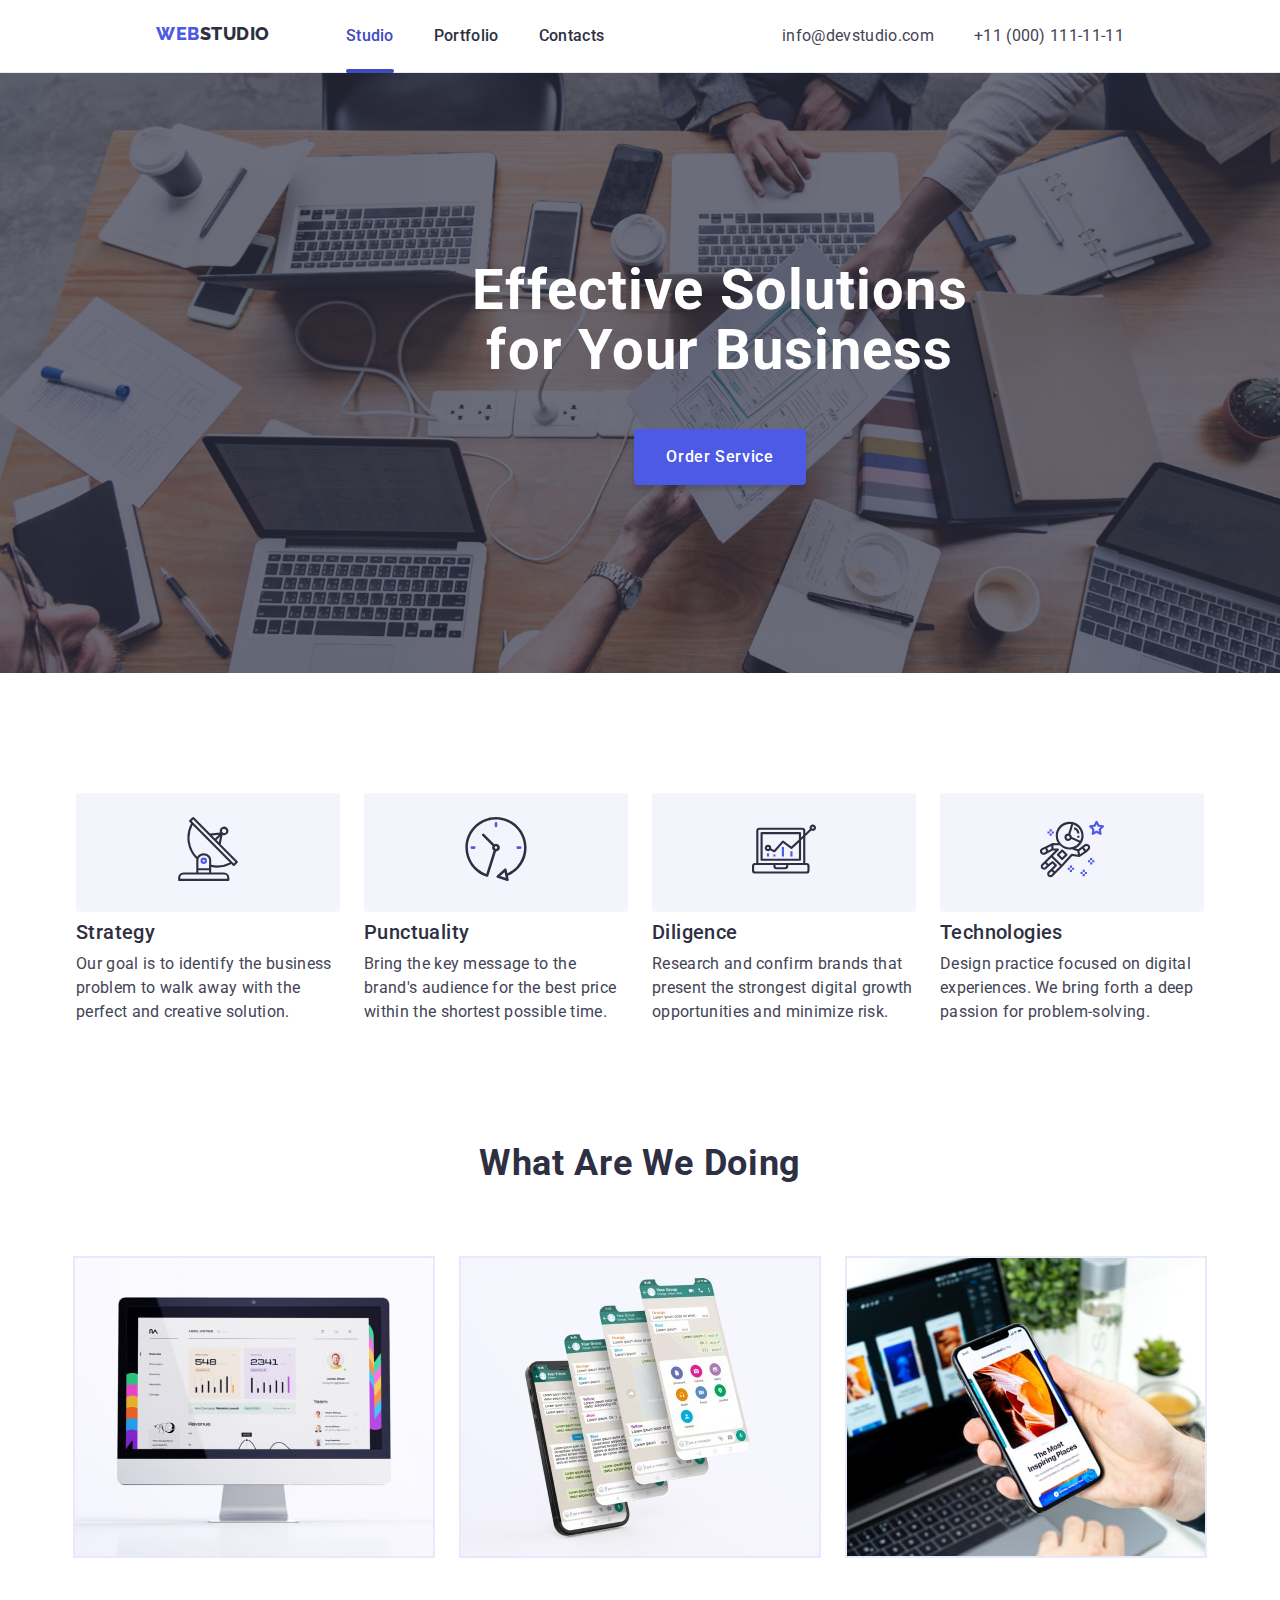
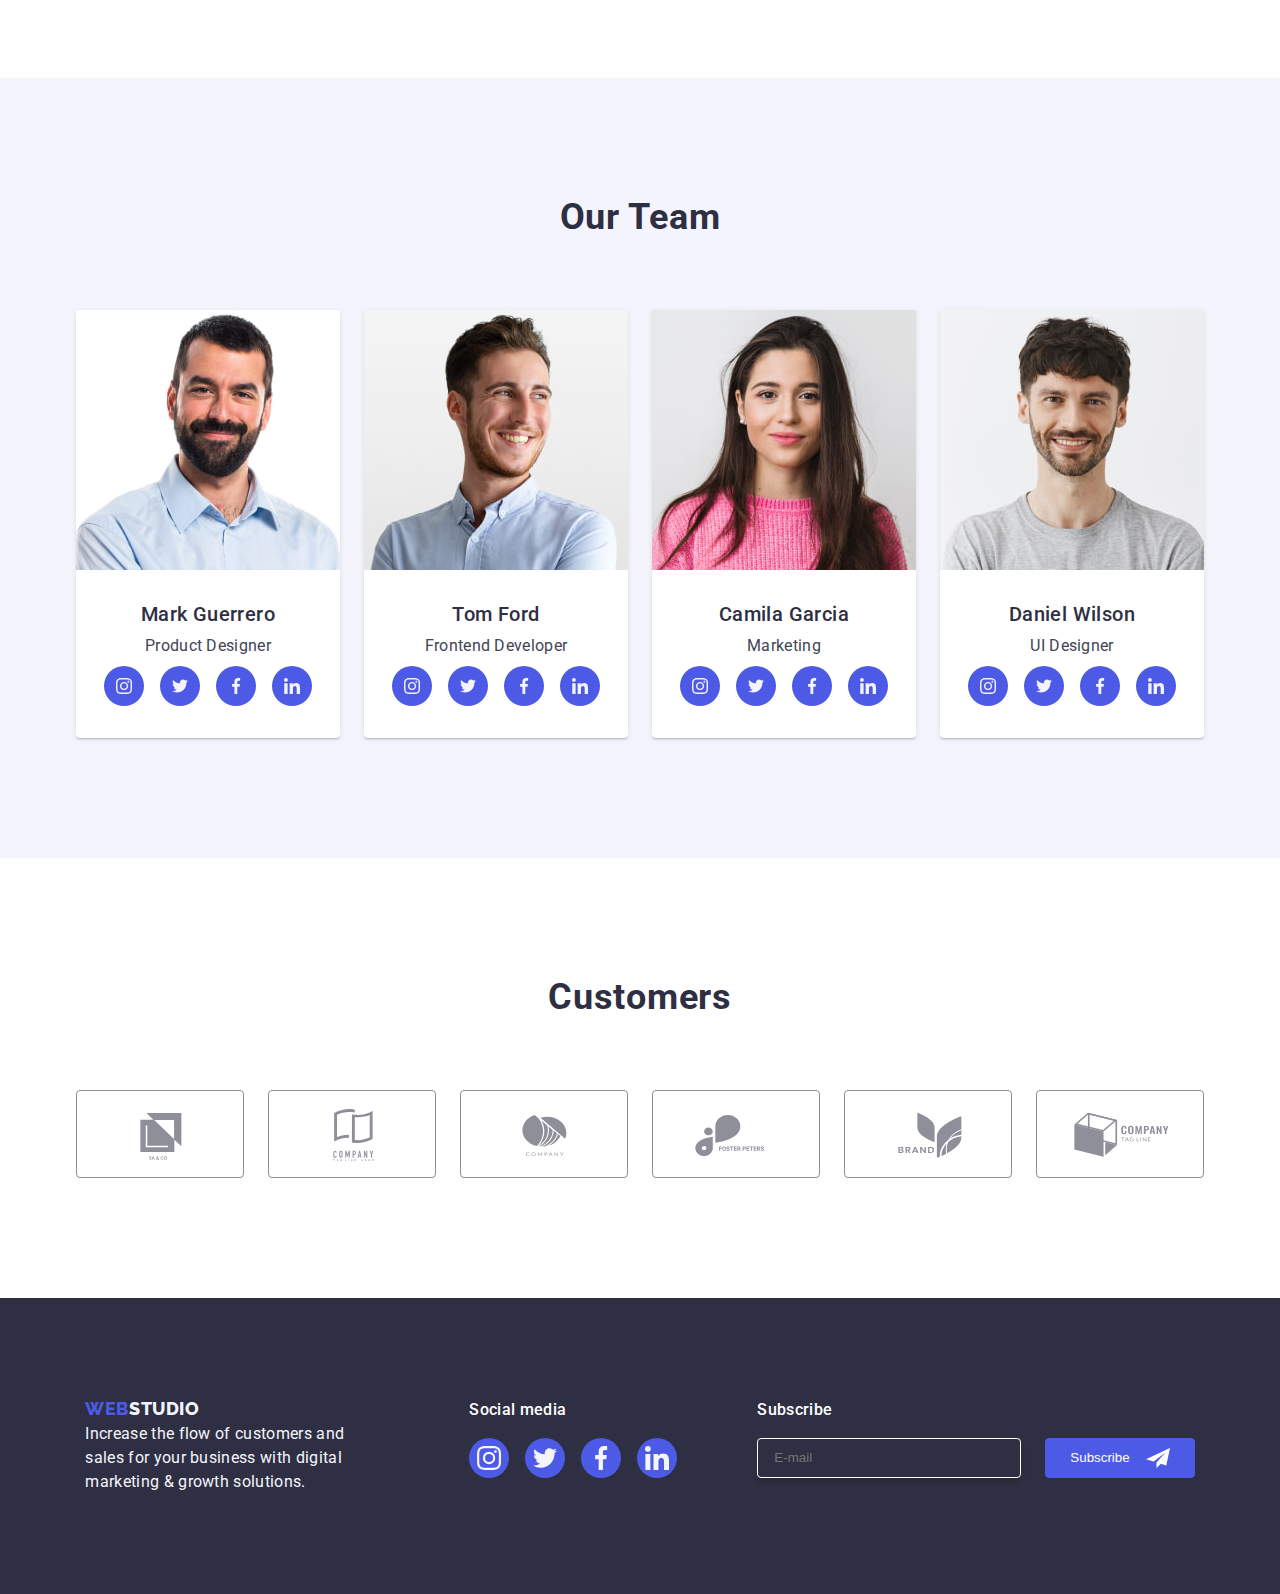
==== index.html @ c476155a "Initial commit" ====
<!DOCTYPE html>
<html lang="en">

<head>
  <meta charset="UTF-8" />
  <meta name="viewport" content="width=device-width, initial-scale=1.0" />

  <title>WebStudio</title>

  <link rel="stylesheet" href="https://cdnjs.cloudflare.com/ajax/libs/modern-normalize/2.0.0/modern-normalize.min.css"
    integrity="sha512-4xo8blKMVCiXpTaLzQSLSw3KFOVPWhm/TRtuPVc4WG6kUgjH6J03IBuG7JZPkcWMxJ5huwaBpOpnwYElP/m6wg=="
    crossorigin="anonymous" referrerpolicy="no-referrer" />

  <link rel="preconnect" href="https://fonts.googleapis.com" />
  <link rel="preconnect" href="https://fonts.gstatic.com" crossorigin />
  <link href="https://fonts.googleapis.com/css2?family=Raleway:wght@800&family=Roboto:wght@400;500;700;900&display=swap"
    rel="stylesheet" />
  <link rel="stylesheet" href="./css/styles.css" />

</head>


<body>
  <header>
    <div class="container, header-block">
      <a href="index.html" class="logo-header"><span class="logo-collor">WEB</span>STUDIO</a>
      <nav>
        <menu class="nav-menu">
          <li><a class="active" href="index.html">Studio</a></li>
          <li><a href="portfolio.html">Portfolio</a></li>
          <li><a href="xxx">Contacts</a></li>
        </menu>
      </nav>
      <div class="contacts">
        <a href="mailto:info@devstudio.com">info@devstudio.com</a>
        <a href="tel:+11(000)111-11-11">+11 (000) 111-11-11</a>
      </div>
    </div>
  </header>

  <main>
    <div class="heroimage">
      <h1 class="hero-title">Effective Solutions for Your Business</h1>
      <button type="button" data-modal-open>Order Service</button>
    </div>

    <section class="info">
      <div class="container">
        <ul>
          <li>
            <div class="feature">
              <div class="feature-icon-box">
                <svg>
                  <use href="./images/icons.svg#icon-antenna"></use>
                </svg>
              </div>
              <h3>Strategy</h3>
              <p>
                Our goal is to identify the business problem to walk away with
                the perfect and creative solution.
              </p>
            </div>
          </li>
          <li>
            <div class="feature">
              <div class="feature-icon-box">
                <svg>
                  <use href="./images/icons.svg#icon-clock"></use>
                </svg>
              </div>
              <h3>Punctuality</h3>
              <p>
                Bring the key message to the brand's audience for the best price
                within the shortest possible time.
              </p>
            </div>
          </li>
          <li>
            <div class="feature">
              <div class="feature-icon-box">
                <svg>
                  <use href="./images/icons.svg#icon-diagram"></use>
                </svg>
              </div>
              <h3>Diligence</h3>
              <p>
                Research and confirm brands that present the strongest digital
                growth opportunities and minimize risk.
              </p>
            </div>
          </li>
          <li>
            <div class="feature">
              <div class="feature-icon-box">
                <svg>
                  <use href="./images/icons.svg#icon-astronaut"></use>
                </svg>
              </div>
              <h3>Technologies</h3>
              <p>
                Design practice focused on digital experiences. We bring forth a
                deep passion for problem-solving.
              </p>
            </div>
          </li>
        </ul>
      </div>
    </section>
    <section>
      <div class="container">
        <h2>What are we doing</h2>
        <ul class="our-work">
          <li>
            <img src="images/index-page/monitor.jpg" alt="Monitor z wyświetlającą się aplikacją" width="360"
              height="300" />
          </li>
          <li>
            <img src="images/index-page/apk.jpg" alt="Telefon z różnymi aplikacjami" width="360" height="300" />
          </li>
          <li>
            <img src="images/index-page/laptop.jpg" alt="Laptop i telefon ukazujące to samo wydarzenie" width="360"
              height="300" />
          </li>
        </ul>
      </div>
    </section>
    <section class="our-team">
      <div class="container">
        <h2>Our Team</h2>
        <ul class="members">
          <li>
            <div class="person">
              <img src="images/index-page/mark.jpg" alt="middle-aged bearded man wearing a blue shirt" width="264"
                height="260" />
              <div class="member-name">
                <h3>Mark Guerrero</h3>
                <p>Product Designer</p>
                <ul>
                  <li>
                    <a href="" class="person-media-link">
                      <svg class="person-media-link-icon">
                        <use href="./images/icons.svg#icon-instagram"></use>
                      </svg>
                    </a>
                  </li>
                  <li>
                    <a href="" class="person-media-link">
                      <svg class="person-media-link-icon">
                        <use href="./images/icons.svg#icon-twitter"></use>
                      </svg>
                    </a>
                  </li>
                  <li>
                    <a href="" class="person-media-link">
                      <svg class="person-media-link-icon">
                        <use href="./images/icons.svg#icon-facebook"></use>
                      </svg>
                    </a>
                  </li>
                  <li>
                    <a href="" class="person-media-link">
                      <svg class="person-media-link-icon">
                        <use href="./images/icons.svg#icon-linkedin"></use>
                      </svg>
                    </a>
                  </li>
                </ul>
              </div>
            </div>
          </li>
          <li>
            <div class="person">
              <img src="images/index-page/tom.jpg"
                alt="young man with light stubble, looking to the side, wearing a blue shirt" width="264"
                height="260" />
              <div class="member-name">
                <h3>Tom Ford</h3>
                <p>Frontend Developer</p>
                <ul>
                  <li>
                    <a href="" class="person-media-link">
                      <svg class="person-media-link-icon">
                        <use href="./images/icons.svg#icon-instagram"></use>
                      </svg>
                    </a>
                  </li>
                  <li>
                    <a href="" class="person-media-link">
                      <svg class="person-media-link-icon">
                        <use href="./images/icons.svg#icon-twitter"></use>
                      </svg>
                    </a>
                  </li>
                  <li>
                    <a href="" class="person-media-link">
                      <svg class="person-media-link-icon">
                        <use href="./images/icons.svg#icon-facebook"></use>
                      </svg>
                    </a>
                  </li>
                  <li>
                    <a href="" class="person-media-link">
                      <svg class="person-media-link-icon">
                        <use href="./images/icons.svg#icon-linkedin"></use>
                      </svg>
                    </a>
                  </li>
                </ul>
              </div>
            </div>
          </li>
          <li>
            <div class="person">
              <img src="images/index-page/camila.jpg" alt="young woman with long brown hair, wearing a pink sweater"
                width="264" height="260" />
              <div class="member-name">
                <h3>Camila Garcia</h3>
                <p>Marketing</p>
                <ul>
                  <li>
                    <a href="" class="person-media-link">
                      <svg class="person-media-link-icon">
                        <use href="./images/icons.svg#icon-instagram"></use>
                      </svg>
                    </a>
                  </li>
                  <li>
                    <a href="" class="person-media-link">
                      <svg class="person-media-link-icon">
                        <use href="./images/icons.svg#icon-twitter"></use>
                      </svg>
                    </a>
                  </li>
                  <li>
                    <a href="" class="person-media-link">
                      <svg class="person-media-link-icon">
                        <use href="./images/icons.svg#icon-facebook"></use>
                      </svg>
                    </a>
                  </li>
                  <li>
                    <a href="" class="person-media-link">
                      <svg class="person-media-link-icon">
                        <use href="./images/icons.svg#icon-linkedin"></use>
                      </svg>
                    </a>
                  </li>
                </ul>
              </div>
            </div>
          </li>
          <li>
            <div class="person">
              <img src="images/index-page/daniel.jpg" alt="a man with thick hair, light stubble, wearing a gray T-shirt"
                width="264" height="260" />
              <div class="member-name">
                <h3>Daniel Wilson</h3>
                <p>UI Designer</p>
                <ul>
                  <li>
                    <a href="" class="person-media-link">
                      <svg class="person-media-link-icon">
                        <use href="./images/icons.svg#icon-instagram"></use>
                      </svg>
                    </a>
                  </li>
                  <li>
                    <a href="" class="person-media-link">
                      <svg class="person-media-link-icon">
                        <use href="./images/icons.svg#icon-twitter"></use>
                      </svg>
                    </a>
                  </li>
                  <li>
                    <a href="" class="person-media-link">
                      <svg class="person-media-link-icon">
                        <use href="./images/icons.svg#icon-facebook"></use>
                      </svg>
                    </a>
                  </li>
                  <li>
                    <a href="" class="person-media-link">
                      <svg class="person-media-link-icon">
                        <use href="./images/icons.svg#icon-linkedin"></use>
                      </svg>
                    </a>
                  </li>
                </ul>
              </div>
            </div>
          </li>
        </ul>
      </div>
    </section>
    <section>
      <div class="container">
        <h2>Customers</h2>
        <ul class="customers">
          <li>
            <a href="" class="customer-link">
              <svg class="customer-icon">
                <use href="./images/icons.svg#icon-client1"></use>
              </svg>
            </a>
          </li>
          <li>
            <a href="" class="customer-link">
              <svg class="customer-icon">
                <use href="./images/icons.svg#icon-client2"></use>
              </svg>
            </a>
          </li>
          <li>
            <a href="" class="customer-link">
              <svg class="customer-icon">
                <use href="./images/icons.svg#icon-client3"></use>
              </svg>
            </a>
          </li>
          <li>
            <a href="" class="customer-link">
              <svg class="customer-icon">
                <use href="./images/icons.svg#icon-client4"></use>
              </svg>
            </a>
          </li>
          <li>
            <a href="" class="customer-link">
              <svg class="customer-icon">
                <use href="./images/icons.svg#icon-client5"></use>
              </svg>
            </a>
          </li>
          <li>
            <a href="" class="customer-link">
              <svg class="customer-icon">
                <use href="./images/icons.svg#icon-client6"></use>
              </svg>
            </a>
          </li>
        </ul>
      </div>
    </section>
  </main>

  <footer>
    <div class="container, footer-block">
      <div class="footer-text">
        <a href="index.html" class="logo-footer"><span class="logo-collor">WEB</span>STUDIO</a>
        <p class="idea">
          Increase the flow of customers and sales for your business with
          digital marketing & growth solutions.
        </p>
      </div>
      <div class="social-media">
        <p>Social media</p>
        <ul>
          <li>
            <a class="studio-media-link" href="">
              <svg class="studio-media-icon">
                <use href="./images/icons.svg#icon-instagram"></use>
              </svg>
            </a>
          </li>
          <li>
            <a class="studio-media-link" href="">
              <svg class="studio-media-icon">
                <use href="./images/icons.svg#icon-twitter"></use>
              </svg>
            </a>
          </li>
          <li>
            <a class="studio-media-link" href="">
              <svg class="studio-media-icon">
                <use href="./images/icons.svg#icon-facebook"></use>
              </svg>

            </a>
          </li>
          <li>
            <a class="studio-media-link" href="">
              <svg class="studio-media-icon">
                <use href="./images/icons.svg#icon-linkedin"></use>
              </svg>
            </a>
          </li>
        </ul>
      </div>
      <div class="newsletter">
        <form class="newsletter-form" name="newsletter-subscription" autocomplete="on" validate>
          <label class="newsletter-label">
            Subscribe
            <input type="email" name="newsletter-email" placeholder="E-mail" required />
          </label>
          <button type="submit">Subscribe
            <svg class="subscribe-icon">
              <use href="./images/icons.svg#icon-subscribe-icon"></use>
            </svg>
          </button>
        </form>
      </div>
    </div>
  </footer>


  <div class=" backdrop is-hidden" data-modal>
    <div class="modal-box">
      <p>Leave your contacts and we will call you back</p>

      <form class="client-contact small-text" action="#">
        <div>
          <label for="client-name">Name</label>
          <div class="modal-icon-box">
            <input type="text" name="client-name" id="client-name" pattern="^[A-Za-z\s\-']{1,50}$" required>
            <svg class="modal-icon ">
              <use class="modal-icon-name" href="./images/icons.svg#icon-modal-name"></use>
            </svg>
          </div>
        </div>
        <div>
          <label for="client-phone">Phone</label>
          <div class="modal-icon-box">
            <input type="number" name="client-phone" id="client-phone" pattern="^\d{9,15}$" required>
            <svg class="modal-icon">
              <use href="./images/icons.svg#icon-modal-phone"></use>
            </svg>
          </div>
        </div>
        <div>
          <label for="client-email">Email</label>
          <div class="modal-icon-box">
            <input type="email" name="client-email" id="client-email" required>
            <svg class="modal-icon">
              <use href="./images/icons.svg#icon-modal-email"></use>
            </svg>
          </div>
        </div>
        <div class="comment">
          <label for="comment">Comment</label>
          <textarea name="comment" id="comment" placeholder="Text input" spellcheck="true"></textarea>
        </div>
        <div class="policy-box">
          <input type="checkbox" name="policy" id="policy" required>
          <div class="checkbox">
            <svg class="checkbox-icon">
              <use href="./images/icons.svg#icon-checkbox-click"></use>
            </svg>
          </div>
          <label for="policy">I accept the terms and conditions of the <a href="">Privacy
              Policy</a>
          </label>
        </div>
        <button type="submit"><span>Send</span></button>
      </form>

      <button class="modal-close-button" type="modal-close" data-modal-close>
        <svg class="modal-close-icon">
          <use href="./images/icons.svg#icon-close-sign"></use>
        </svg>
      </button>
    </div>
  </div>
  <script src="./js/modal.js"></script>

</body>

</html>
---- css/styles.css ----
* {
  margin: 0;
  padding: 0;
  box-sizing: border-box;
}

:root {
  --cloud: #f4f4fd;
  --iris: #4d5ae5;
  --navyblue: #2e2f42;
  --slate: #434455;
  --white: #fff;
  --ocean: #404bbf;
  --navyblue-modal: rgba(46, 47, 66, 0.4);
  --dairy: #fcfcfc;

  --tr-duration: 250ms;
  --tr-function: cubic-bezier(0.4, 0, 0.2, 1);
  --transition: var(--tr-function) var(--tr-duration);
}

body {
  font-family: "Roboto", sans-serif;
  color: var(--slate, #434455);
  font-size: 16px;
  line-height: 1.5;
  letter-spacing: 0.32px;
  background: #fff;
}

section {
  padding: 120px 156px;
  display: flex;
  justify-content: center;
}

.container {
  width: 1158px;
  padding: 0 15px;
}

a {
  text-decoration: none;
}

li {
  list-style-type: none;
}

h1 {
  color: var(--navyblue, #2e2f42);
  font-size: 56px;
  font-weight: 700;
  line-height: 1.07;
  letter-spacing: 1.12px;
  text-align: center;
}
h2 {
  color: var(--navyblue, #2e2f42);
  font-size: 36px;
  font-weight: 700;
  line-height: 1.11;
  letter-spacing: 0.72px;
  text-transform: capitalize;
  text-align: center;
  margin-bottom: 72px;
}
h3 {
  color: var(--navyblue, #2e2f42);
  font-size: 20px;
  font-weight: 500;
  line-height: 1.2;
  letter-spacing: 0.4px;
}

.header-block {
  display: flex;
  width: 1158px;
}

header {
  display: flex;
  justify-content: center;
  padding: 24px 156px;

  border-bottom: 1px solid var(--cornflower, #e7e9fc);
  background: var(--white, #fff);
  box-shadow: 0px 1px 6px 0px rgba(46, 47, 66, 0.08),
    0px 1px 1px 0px rgba(46, 47, 66, 0.16),
    0px 2px 1px 0px rgba(46, 47, 66, 0.08);
}

footer {
  display: flex;
  justify-content: center;

  background-color: var(--navyblue, #2e2f42);

  padding: 100px 156px;
}

.footer-block {
  display: flex;
  width: 1158px;
}

.footer-text {
  width: 264px;
}

.social-media {
  display: flex;
  flex-direction: column;
  gap: 16px;
  margin-left: 120px;
}

.social-media p {
  font-weight: 500;
  color: var(--white, #fff);
}

.social-media ul {
  display: flex;
  gap: 16px;
}

.studio-media-link {
  width: 40px;
  height: 40px;
  background-color: var(--iris, #4d5ae5);
  border-radius: 50%;
  display: flex;
  justify-content: center;
  align-items: center;
  transition: var(--transition);
}

.studio-media-link:focus,
.studio-media-link:hover {
  background-color: var(--green, #31d0aa);
}

.studio-media-icon {
  width: 24px;
  height: 24px;
}

.newsletter {
  margin-left: 80px;
}

.newsletter-form {
  display: flex;
  gap: 24px;
  align-items: end;
}

.newsletter-label {
  display: flex;
  flex-direction: column;
  gap: 16px;

  font-weight: 500;
  color: var(--white);
}

.newsletter-label input {
  background-color: var(--navyblue);
  border: 1px solid var(--white);
  border-radius: 4px;
  box-shadow: 0px 4px 4px 0px rgba(0, 0, 0, 0.15);
  width: 264px;
  height: 40px;
  padding: 8px 16px;
  color: var(--white);
}

.newsletter-form button {
  display: flex;
  padding: 8px 24px;
  justify-content: center;
  align-items: center;
  height: 40px;
  gap: 16px;
  border-radius: 4px;
  border: 1px solid var(--iris);
  background: var(--iris, #4d5ae5);
  color: var(--white);
  transition: var(--transition);
}

.newsletter-form button:hover,
.newsletter-form button :focus {
  background: var(--ocean);
  border: 1px solid var(--ocean);
}

.subscribe-icon {
  width: 24px;
  height: 24px;
}

.logo-header {
  color: var(--navyblue, #2e2f42);
  font-family: "Raleway";
  font-size: 18px;
  font-weight: 800;
  line-height: 1.16;
  letter-spacing: 0.54px;
  text-transform: uppercase;

  margin-right: 76px;
}

.logo-footer {
  color: var(--cloud, #f4f4fd);
  font-family: "Raleway";
  font-size: 18px;

  font-weight: 800;
  line-height: 1.16;
  letter-spacing: 0.54px;
  text-transform: uppercase;
}

.logo-collor {
  color: var(--iris, #4d5ae5);
}

.nav-menu {
  display: flex;
  gap: 40px;
}

.nav-menu a {
  color: var(--navyblue, #2e2f42);
  font-size: 16px;
  font-weight: 500;
  line-height: 1.5;
  letter-spacing: 0.32px;
  position: relative;
  transition: var(--transition);
}

.nav-menu a.active::after {
  content: "";
  position: absolute;
  bottom: -28px;
  left: 0;
  width: 100%;
  height: 4px;
  border-radius: 2px;
  background: var(--ocean, #404bbf);
}

.nav-menu a.active {
  color: var(--ocean);
}

.nav-menu a:hover,
.nav-menu a:focus {
  color: var(--ocean, #404bbf);
  border-color: var(--white, #fff);
}

.contacts {
  display: flex;
  gap: 40px;
  margin-left: auto;
}

.contacts a {
  color: var(--slate, #434455);
  transition: var(--transition);
}

.contacts a:focus,
.contacts a:hover {
  color: var(--ocean, #404bbf);
}

.filters {
  display: flex;
  justify-content: center;
  padding-bottom: 72px;
}

.filters ul {
  display: flex;
  align-items: flex-start;
  gap: 24px;
}

.filters ul li button {
  display: flex;
  padding: 12px 24px;
  justify-content: center;
  align-items: center;
  width: max-content;
}

.filter-button {
  border-radius: 4px;
  border: 1px solid var(--cornflower, #e7e9fc);
  background: var(--cloud, #f4f4fd);

  color: var(--iris, #4d5ae5);
  text-align: center;
  font-family: Roboto;
  font-size: 16px;
  font-weight: 500;
  line-height: 1.5;
  letter-spacing: 0.64px;
  transition: var(--transition);
}

.filter-button:hover,
.filter-button:focus {
  border: 1px solid var(--ocean, #404bbf);
  background: var(--ocean, #404bbf);
  box-shadow: 0px 2px 2px 0px rgba(0, 0, 0, 0.12),
    0px 2px 1px 0px rgba(0, 0, 0, 0.08), 0px 3px 1px 0px rgba(0, 0, 0, 0.1);

  color: var(--white, #fff);

  cursor: pointer;
}

.heroimage {
  height: 600px;
  width: 1440px;
  flex-shrink: 0;
  display: flex;
  align-items: center;
  justify-content: center;
  flex-direction: column;
  gap: 48px;

  background: var(--grey, rgba(46, 47, 66, 0.7));
  background-image: linear-gradient(
      90deg,
      rgba(46, 47, 66, 0.7) 0%,
      rgba(46, 47, 66, 0.7) 100%
    ),
    url("../images/index-page/people-office.jpg");
  background-position: center;
  background-size: cover;
  background-repeat: no-repeat;
  margin: auto;
}
.hero-title {
  color: var(--white, #fff);
  text-align: center;
  font-size: 56px;
  font-weight: 700;
  line-height: 1.07;
  letter-spacing: 1.12px;

  width: 496px;
}

.heroimage button {
  background: var(--iris, #4d5ae5);
  box-shadow: 0px 4px 4px 0px rgba(0, 0, 0, 0.15);

  color: var(--white, #fff);
  font-family: Roboto;
  font-size: 16px;
  font-weight: 500;
  line-height: 1.5;
  letter-spacing: 0.64px;

  border: transparent;
  border-radius: 4px;

  cursor: pointer;

  padding: 16px 32px;

  transition: var(--transition);
}

.heroimage button:focus,
.heroimage button:hover {
  background: var(--ocean, #404bbf);
  box-shadow: 0px 2px 2px 0px rgba(0, 0, 0, 0.12),
    0px 2px 1px 0px rgba(0, 0, 0, 0.08), 0px 3px 1px 0px rgba(0, 0, 0, 0.1);
}

.info {
  padding-bottom: 0;
}

.info ul {
  display: flex;
  justify-content: center;
  gap: 24px;
}
.info ul li {
  width: 264px;
}

.feature {
  display: flex;
  flex-direction: column;
  gap: 8px;
}

.feature .feature-icon-box {
  padding: 24px 100px;
  border-radius: 4px;
  background: var(--cloud, #f4f4fd);
}

.feature .feature-icon-box svg {
  width: 64px;
  height: 64px;
  flex-shrink: 0;
}

.our-work {
  display: flex;
  justify-content: center;
  gap: 24px;
}

.our-work li {
  display: flex;
  border: 1px solid var(--cornflower, #e7e9fc);
}

.members {
  display: inline-flex;
  gap: 24px;
  justify-content: center;
}

.person {
  display: inline-flex;
  flex-direction: column;

  border-radius: 0px 0px 4px 4px;
  background: var(--white, #fff);
  box-shadow: 0px 2px 1px 0px rgba(46, 47, 66, 0.08),
    0px 1px 1px 0px rgba(46, 47, 66, 0.16),
    0px 1px 6px 0px rgba(46, 47, 66, 0.08);
}

.member-name {
  display: flex;
  flex-direction: column;
  gap: 8px;
  margin: 32px auto;
  text-align: center;
}

.project-cards {
  display: flex;
  justify-content: flex-start;
  flex-wrap: wrap;
  row-gap: 48px;
  column-gap: 24px;
}
.project-card-text {
  position: relative;
  display: flex;
  flex-direction: column;
  gap: 8px;
  padding: 32px 16px;
  background: var(--white, #fff);
  border: 1px solid var(--cornflower, #e7e9fc);
  border-top: 0;
  z-index: 2;
}

.project-card img {
  display: block;
}

.project-card {
  position: relative;
  overflow: hidden;
  background: var(--white, #fff);
  transition: var(--transition);
}

.project-card:focus,
.project-card:hover {
  box-shadow: 0px 2px 1px 0px rgba(46, 47, 66, 0.08),
    0px 1px 1px 0px rgba(46, 47, 66, 0.16),
    0px 1px 6px 0px rgba(46, 47, 66, 0.08);
}

.project-card:focus .hover-text,
.project-card:hover .hover-text {
  top: 0;
}

.hover-text {
  position: absolute;
  width: 360px;
  height: 300px;
  padding: 40px 32px;
  background-color: var(--iris);
  color: var(--cloud);
  transition: var(--transition);
  top: 100%;
  z-index: 1;
}

.idea {
  color: var(--cloud, #f4f4fd);
}

.our-team {
  background-color: var(--cloud, #f4f4fd);
}

.person-media-link {
  width: 40px;
  height: 40px;
  background-color: var(--iris, #4d5ae5);
  border-radius: 50%;
  display: flex;
  justify-content: center;
  align-items: center;
}

.member-name ul {
  display: flex;
  gap: 16px;
}

.member-name ul li,
.member-name ul li a {
  transition: var(--transition);
}

.member-name ul li a:focus,
.member-name ul li a:hover {
  background-color: var(--ocean, #404bbf);
}

.person-media-link-icon {
  width: 16px;
  height: 16px;
}

.customers {
  display: flex;
  justify-content: center;
  gap: 24px;
}

.customer-icon {
  width: 104px;
  height: 56px;
  flex-shrink: 0;
  fill: var(--lightslate, #8e8f99);
  transition: var(--transition);
}

.customer-link:focus,
.customer-link:hover {
  border: 1px solid var(--ocean, #404bbf);
}
.customer-link:focus .customer-icon,
.customer-link:hover .customer-icon {
  fill: var(--ocean, #404bbf);
}

.customer-link {
  width: 168px;
  height: 88px;
  flex-shrink: 0;
  border-radius: 4px;
  border: 1px solid var(--lightslate, #8e8f99);
  display: flex;
  justify-content: center;
  align-items: center;
  transition: var(--transition);
}

.backdrop {
  position: fixed;
  display: flex;
  top: 0;
  left: 0;
  width: 100%;
  height: 100%;
  background: var(--navyblue-modal, rgba(46, 47, 66, 0.4));
  visibility: visible;
  opacity: 1;
  pointer-events: all;
  transition: var(--transition);
  justify-content: center;
}

.modal-box {
  position: fixed;
  width: 408px;
  height: 584px;
  flex-shrink: 0;
  border-radius: 4px;
  background-color: var(--dairy, #fcfcfc);
  box-shadow: 0px 2px 1px 0px rgba(0, 0, 0, 0.2),
    0px 1px 3px 0px rgba(0, 0, 0, 0.12), 0px 1px 1px 0px rgba(0, 0, 0, 0.14);

  margin: 50px auto;
  transition: var(--transition);

  display: flex;
  flex-direction: column;
  align-items: center;
  padding: 72px 24px 24px 24px;
}

.is-hidden {
  visibility: hidden;
  opacity: 0;
  pointer-events: none;
}

.modal-close-button {
  display: flex;
  width: 24px;
  height: 24px;
  flex-shrink: 0;
  position: absolute;
  inset: 24px 24px auto auto;
  border: 1px solid rgba(0, 0, 0, 0.1);
  border-radius: 50%;
  background: var(--cornflower, #e7e9fc);
  transition: var(--transition);
}

.modal-close-button:hover,
.modal-close-button:focus {
  background: var(--ocean);
}

.modal-close-icon {
  width: 8px;
  height: 8px;
  flex-shrink: 0;
  margin: auto;
  transition: var(--transition);
}

.modal-close-button:hover .modal-close-icon,
.modal-close-button:focus .modal-close-icon {
  fill: white;
}

.portfolio-browser {
  padding-top: 100px;
}

.modal-box p {
  font-weight: 500;
  color: var(--navyblue);
}

.small-text {
  color: var(--lightslate, #8e8f99);
  font-family: Roboto;
  font-size: 12px;
  font-weight: 400;
  line-height: 1.16;
  letter-spacing: 0.48px;
}

.client-contact {
  display: flex;
  flex-direction: column;
  width: 360px;
  gap: 8px;
  margin-top: 16px;
}

.client-contact div {
  display: flex;
  flex-direction: column;
  gap: 4px;
}

.modal-icon-box {
  position: relative;
}

.client-contact input:not([type="checkbox"]),
.client-contact textarea {
  height: 40px;
  padding-left: 38px;
  border-radius: 4px;
  border: 1px solid var(--navyblue-modal, rgba(46, 47, 66, 0.4));
  transition: var(--transition);
}

.client-contact input:focus,
.client-contact textarea:focus {
  border: 1px solid var(--iris);
  outline: none;
}

.client-contact .comment textarea {
  height: 120px;
  padding: 8px 16px;
  resize: none;
}

.client-contact button {
  margin: 24px auto 0 auto;
  padding: 16px 32px;
  border-radius: 4px;
  border: none;
  background: var(--iris);
  box-shadow: 0px 4px 4px 0px rgba(0, 0, 0, 0.15);

  width: fit-content;

  font-size: 16px;
  font-weight: 500;
  line-height: 1.5;
  letter-spacing: 0.64px;
  color: var(--white, #fff);

  transition: var(--transition);
}

.client-contact button:hover,
.client-contact button:focus {
  background: var(--ocean);
}

.client-contact button span {
  display: block;
  width: 108px;
}

.modal-box form .policy-box {
  display: flex;
  flex-direction: row;
  align-items: center;
  position: relative;
  gap: 8px;
}

.modal-icon {
  position: absolute;
  width: 18px;
  height: 24px;
  inset: auto 0 8px 16px;
  fill: var(--navyblue);
  transition: var(--transition);
}

.modal-icon-name {
  height: 18px;
  padding: 3px 0;
}

.modal-icon-box input:focus + svg.modal-icon,
.modal-icon-box textarea:focus + svg.modal-icon {
  fill: var(--iris);
}

.policy-box input {
  position: absolute;
  width: 16px;
  height: 16px;
  z-index: 10;
  opacity: 0;
}

.checkbox {
  display: block;
  width: 16px;
  height: 16px;
  border: 1px solid var(--navyblue-modal);
  border-radius: 2px;
}

.policy-box input:checked + .checkbox svg {
  opacity: 1;
}

.checkbox-icon {
  opacity: 0;
  transition: var(--transition);
}
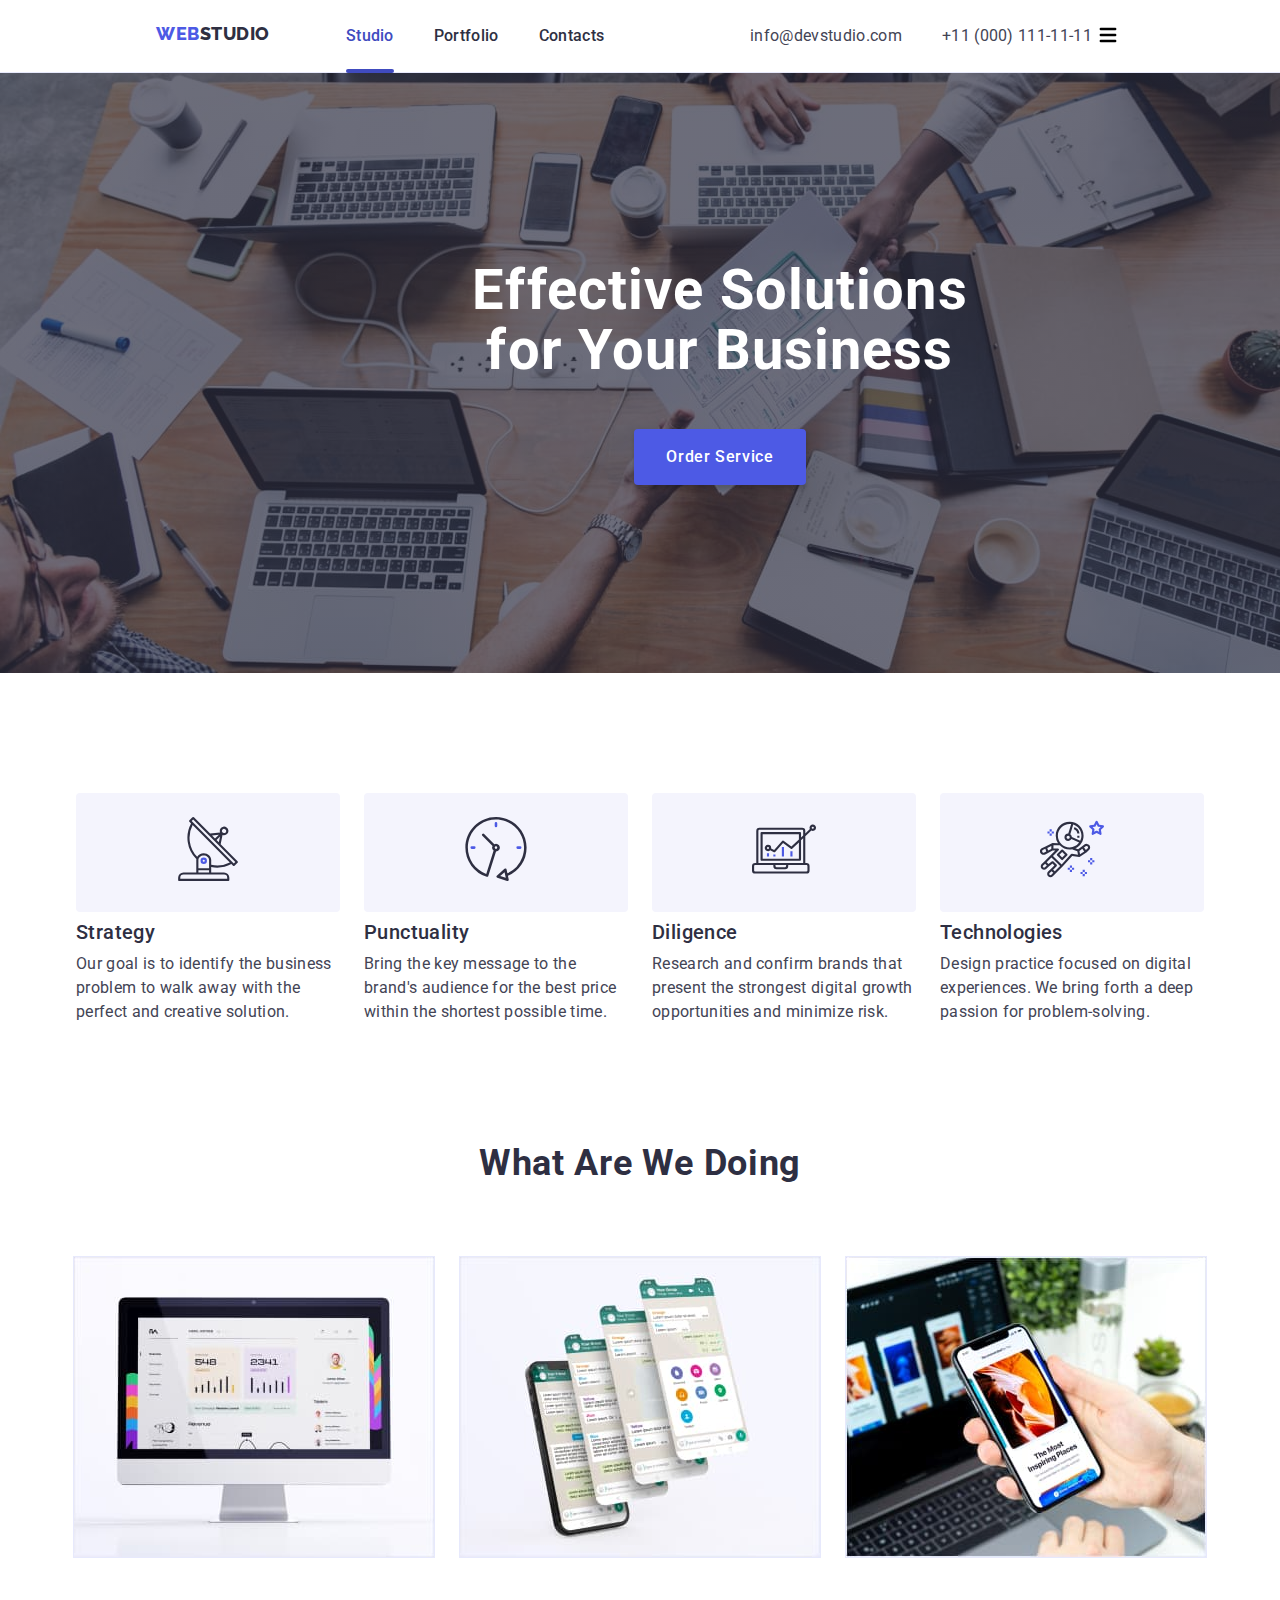
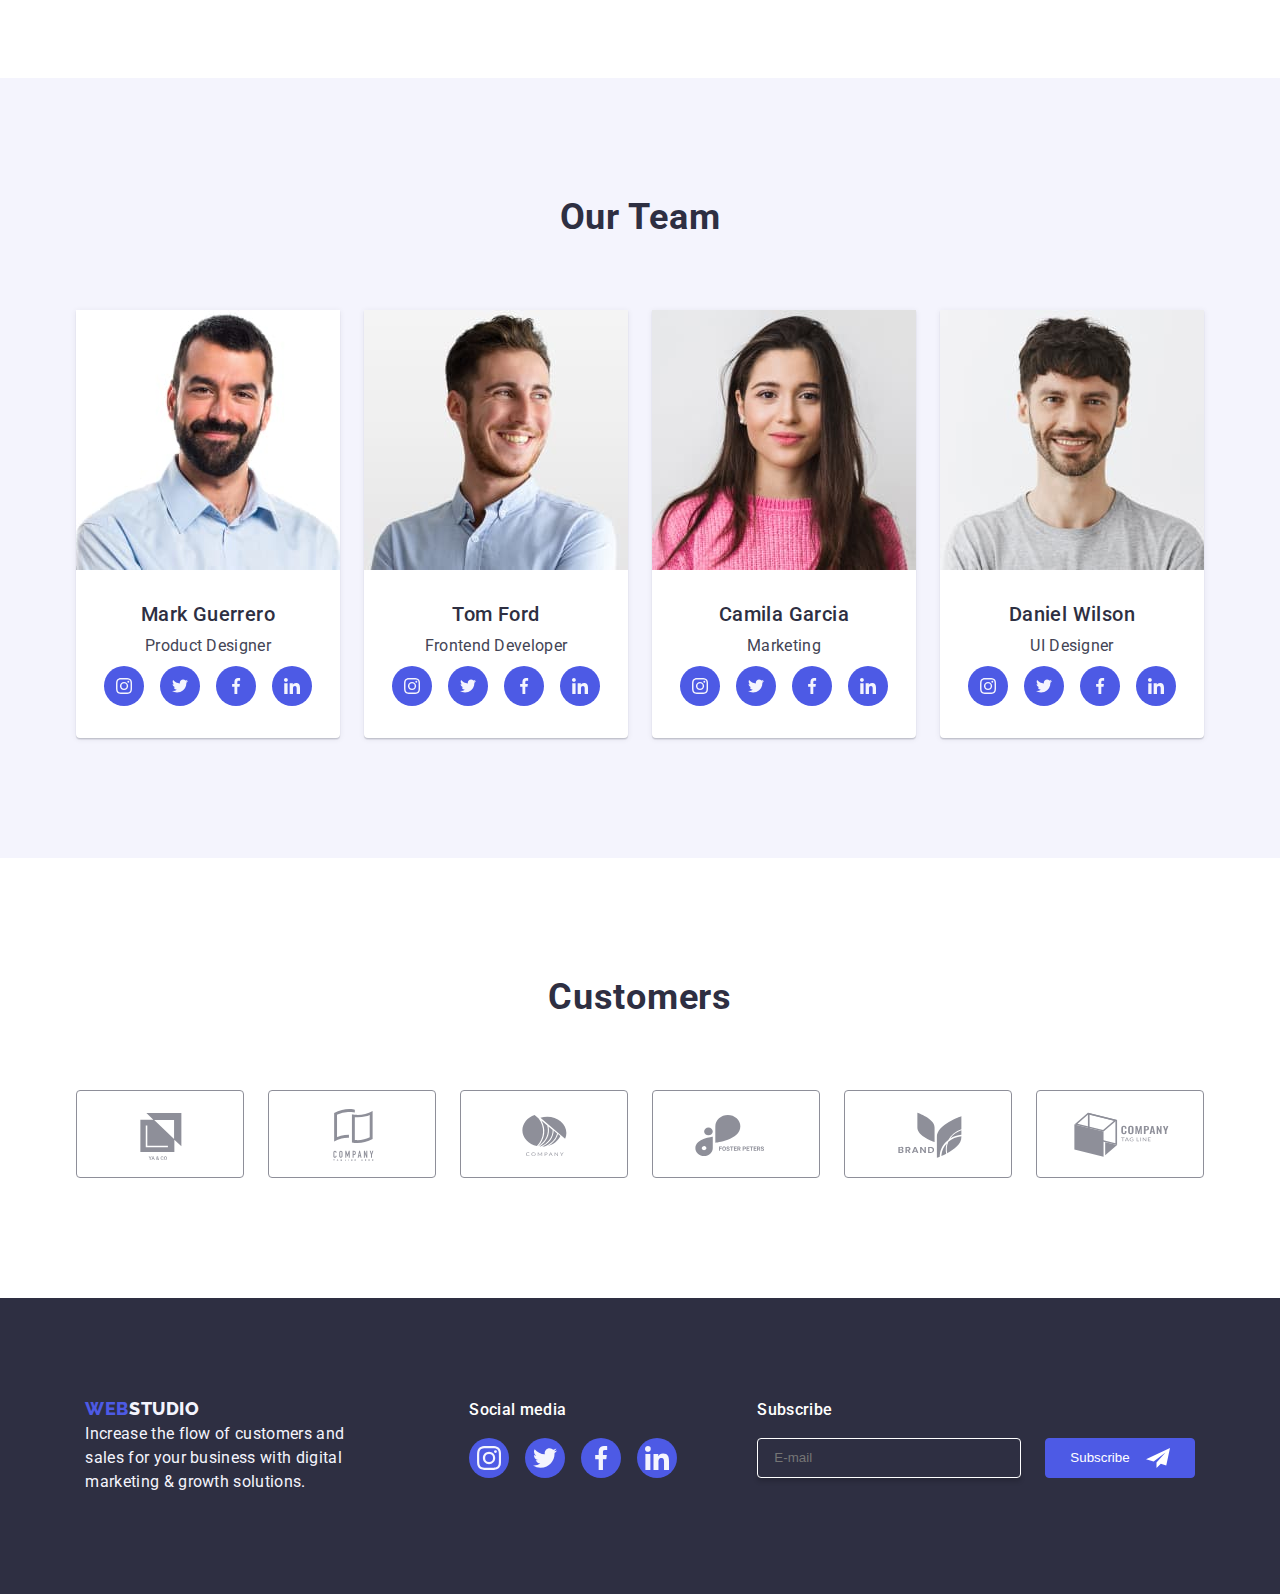
==== commit 4b9701bf: "mobile menu done" ====
--- a/index.html
+++ b/index.html
@@ -28,13 +28,21 @@
         <menu class="nav-menu">
           <li><a class="active" href="index.html">Studio</a></li>
           <li><a href="portfolio.html">Portfolio</a></li>
-          <li><a href="xxx">Contacts</a></li>
+          <li><a href="contacts.html">Contacts</a></li>
         </menu>
       </nav>
       <div class="contacts">
         <a href="mailto:info@devstudio.com">info@devstudio.com</a>
         <a href="tel:+11(000)111-11-11">+11 (000) 111-11-11</a>
       </div>
+
+      <button class="mobile-menu-button js-open-menu" aria-expanded="false" aria-controls="mobile-menu">
+        <svg width="24" height="24" fill="currentColor" viewBox="0 0 20 20" xmlns="http://www.w3.org/2000/svg">
+          <path fill-rule="evenodd"
+            d="M3 5a1 1 0 011-1h12a1 1 0 110 2H4a1 1 0 01-1-1zM3 10a1 1 0 011-1h12a1 1 0 110 2H4a1 1 0 01-1-1zM3 15a1 1 0 011-1h12a1 1 0 110 2H4a1 1 0 01-1-1z"
+            clip-rule="evenodd"></path>
+        </svg>
+      </button>
     </div>
   </header>
 
@@ -400,6 +408,7 @@
         </form>
       </div>
     </div>
+
   </footer>
 
 
@@ -460,8 +469,77 @@
       </button>
     </div>
   </div>
+
+  <div class="menu-container is-hidden js-menu-container" id="mobile-menu">
+
+    <button class="menu-close-button js-close-menu" type="menu-close">
+      <svg class="modal-close-icon">
+        <use href="./images/icons.svg#icon-close-sign"></use>
+      </svg>
+    </button>
+
+    <nav>
+      <menu class="mobile-nav-menu">
+        <li><a href="index.html">
+            <h2 class="active">Studio</h2>
+          </a></li>
+        <li><a href="portfolio.html">
+            <h2>Portfolio</h2>
+          </a></li>
+        <li><a href="contacts.html">
+            <h2>Contacts</h2>
+          </a></li>
+      </menu>
+    </nav>
+    <div class="bottom">
+      <div class="menu-contacts">
+        <a href="tel:+11(000)111-11-11">
+          <h2>+11 (000) 111-11-11</h2>
+        </a>
+        <a href="mailto:info@devstudio.com">
+          <h3>info@devstudio.com</h3>
+        </a>
+      </div>
+      <div class="menu-social-media">
+        <ul>
+          <li>
+            <a class="studio-media-link" href="">
+              <svg class="studio-media-icon">
+                <use href="./images/icons.svg#icon-instagram"></use>
+              </svg>
+            </a>
+          </li>
+          <li>
+            <a class="studio-media-link" href="">
+              <svg class="studio-media-icon">
+                <use href="./images/icons.svg#icon-twitter"></use>
+              </svg>
+            </a>
+          </li>
+          <li>
+            <a class="studio-media-link" href="">
+              <svg class="studio-media-icon">
+                <use href="./images/icons.svg#icon-facebook"></use>
+              </svg>
+
+            </a>
+          </li>
+          <li>
+            <a class="studio-media-link" href="">
+              <svg class="studio-media-icon">
+                <use href="./images/icons.svg#icon-linkedin"></use>
+              </svg>
+            </a>
+          </li>
+        </ul>
+      </div>
+    </div>
+  </div>
+
+  <script src="./js/mobile-menu.js"></script>
+
   <script src="./js/modal.js"></script>
 
 </body>
 
-</html>
+</html>--- a/css/styles.css
+++ b/css/styles.css
@@ -254,7 +254,7 @@
   background: var(--ocean, #404bbf);
 }
 
-.nav-menu a.active {
+nav menu .active {
   color: var(--ocean);
 }
 
@@ -790,3 +790,82 @@
   opacity: 0;
   transition: var(--transition);
 }
+
+.smile {
+  margin: 200px 0;
+}
+
+.mobile-menu-button {
+  display: flex;
+  justify-content: center;
+  align-items: center;
+  width: 32px;
+  height: 22px;
+  flex-shrink: 0;
+  background-color: transparent;
+  border: none;
+}
+
+.menu-container {
+  position: fixed;
+  top: 0;
+  left: 0;
+  width: 100vw;
+  height: 100vh;
+  padding: 32px;
+  background-color: var(--white);
+  z-index: 999;
+
+  padding: 80px 0 40px 40px;
+
+  visibility: visible;
+  opacity: 1;
+  pointer-events: all;
+
+  transform: translateX(100%);
+  transition: var(--transition);
+
+  display: flex;
+  flex-direction: column;
+  justify-content: space-between; /* Rozłoży elementy w pionie */
+}
+
+.menu-container.is-open {
+  transform: translateX(0);
+}
+
+.menu-close-button {
+  display: flex;
+  width: 24px;
+  height: 24px;
+  flex-shrink: 0;
+  position: absolute;
+  inset: 24px 24px auto auto;
+  border: 1px solid rgba(0, 0, 0, 0.1);
+  border-radius: 50%;
+  background: var(--white);
+}
+
+.menu-social-media {
+  margin-top: 48px;
+}
+
+.menu-social-media ul {
+  display: flex;
+  gap: 56px;
+}
+
+.menu-contacts,
+.mobile-nav-menu {
+  display: flex;
+  flex-direction: column;
+  gap: 40px;
+}
+.menu-container h2 {
+  text-align: left;
+  margin: 0;
+}
+
+.menu-contacts h2 {
+  color: var(--iris);
+}
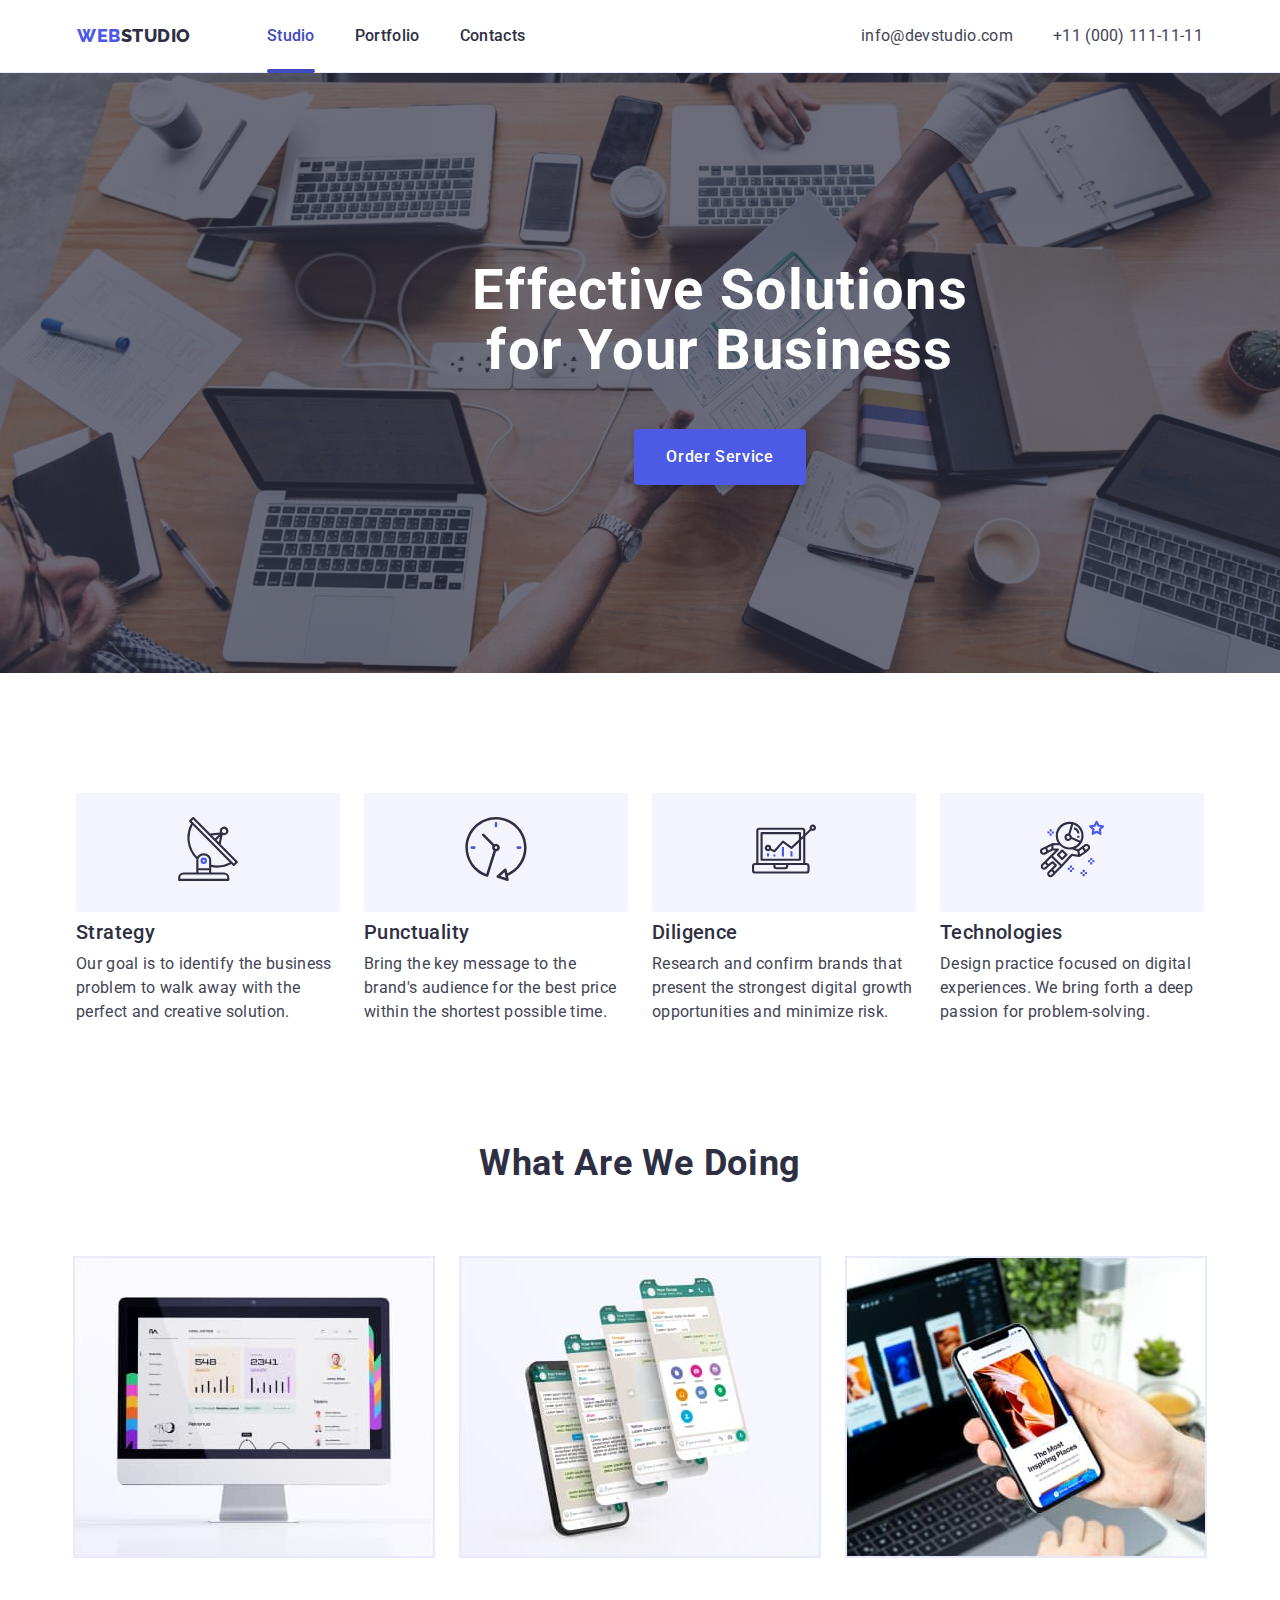
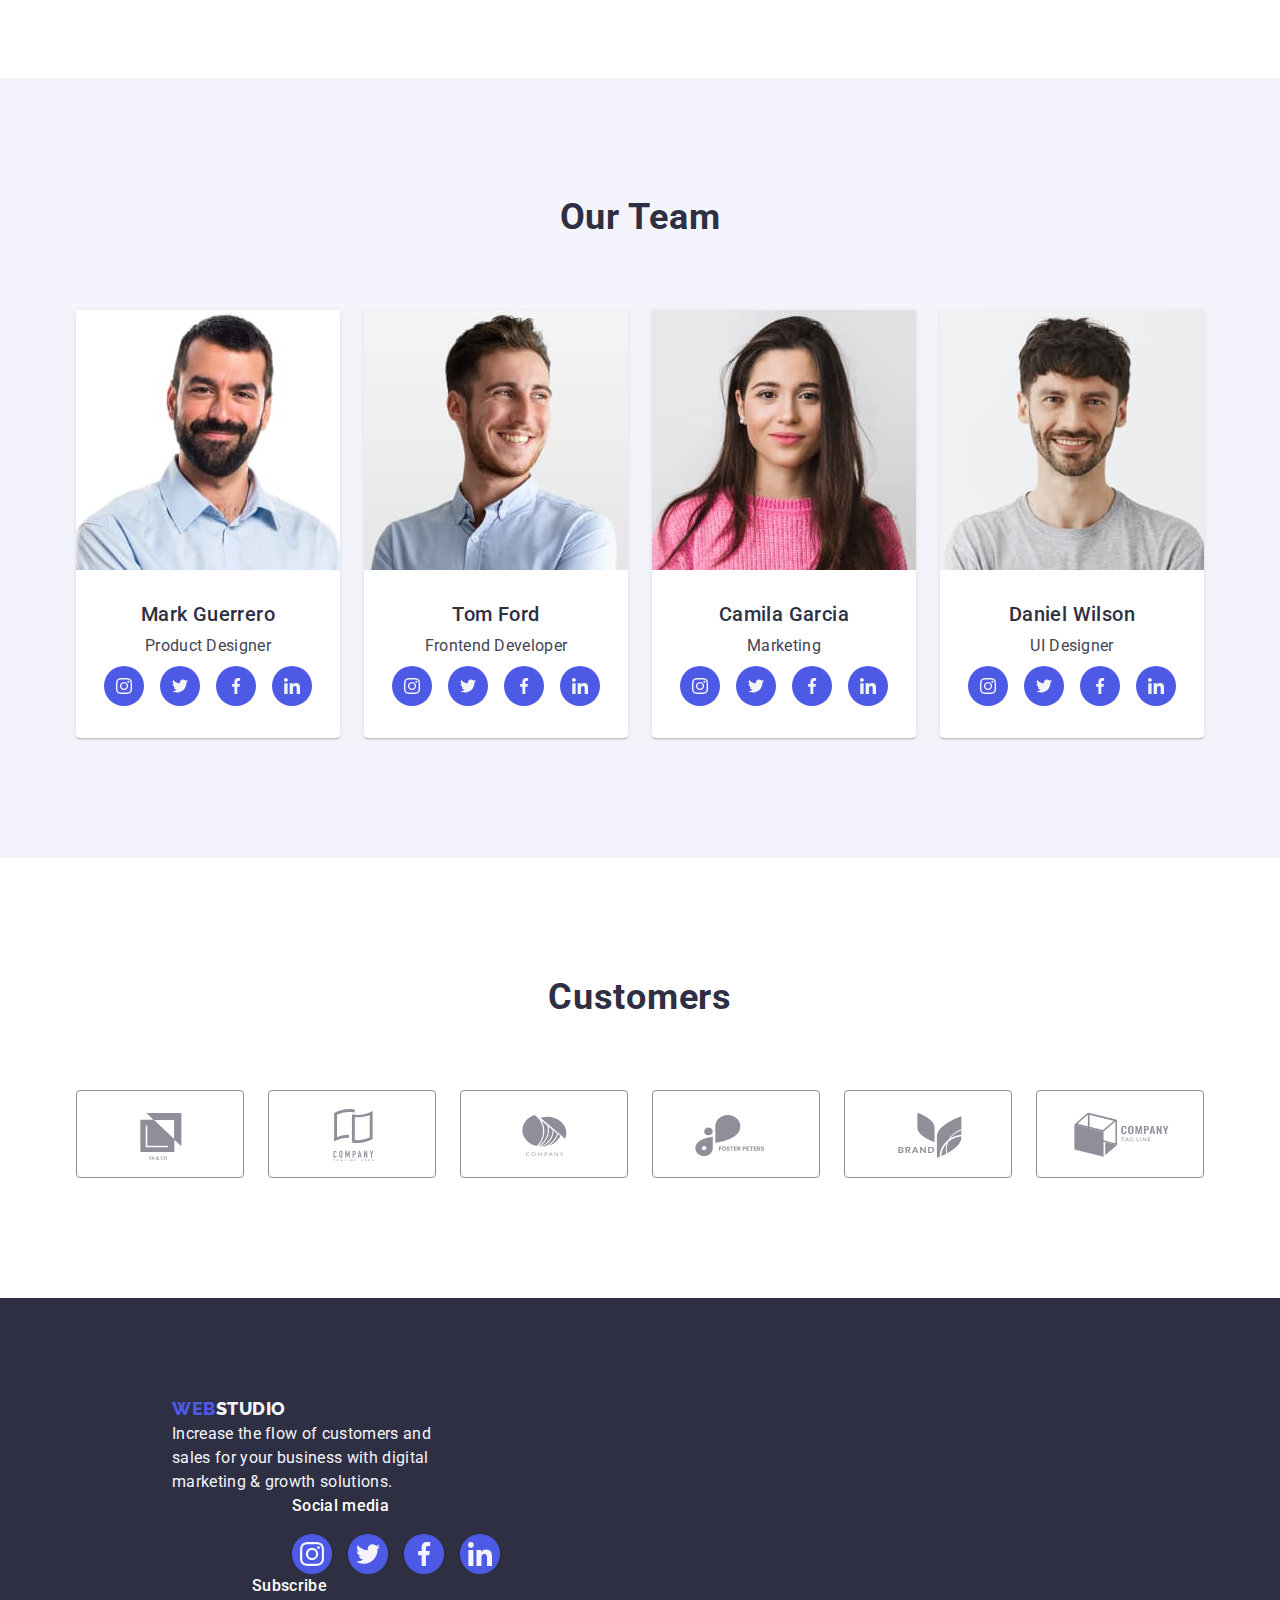
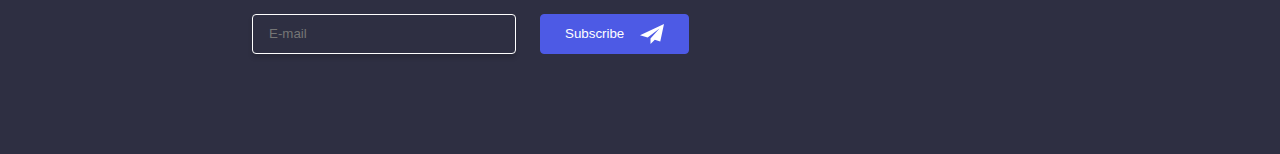
==== commit 41633410: "header done" ====
--- a/index.html
+++ b/index.html
@@ -22,8 +22,8 @@
 
 <body>
   <header>
-    <div class="container, header-block">
-      <a href="index.html" class="logo-header"><span class="logo-collor">WEB</span>STUDIO</a>
+    <div class="container header-block">
+      <a href="index.html" class="logo logo-header"><span class="logo-collor">WEB</span>STUDIO</a>
       <nav>
         <menu class="nav-menu">
           <li><a class="active" href="index.html">Studio</a></li>
@@ -352,9 +352,9 @@
   </main>
 
   <footer>
-    <div class="container, footer-block">
+    <div class="container footer-block">
       <div class="footer-text">
-        <a href="index.html" class="logo-footer"><span class="logo-collor">WEB</span>STUDIO</a>
+        <a href="index.html" class="logo logo-footer"><span class="logo-collor">WEB</span>STUDIO</a>
         <p class="idea">
           Increase the flow of customers and sales for your business with
           digital marketing & growth solutions.
--- a/css/styles.css
+++ b/css/styles.css
@@ -27,16 +27,10 @@
   letter-spacing: 0.32px;
   background: #fff;
 }
-
-section {
-  padding: 120px 156px;
-  display: flex;
-  justify-content: center;
-}
-
-.container {
-  width: 1158px;
-  padding: 0 15px;
+@media screen and (min-width: 320px) {
+  body {
+    overflow-x: hidden; /
+  }
 }
 
 a {
@@ -73,21 +67,189 @@
   letter-spacing: 0.4px;
 }
 
-.header-block {
-  display: flex;
-  width: 1158px;
+section {
+  display: flex;
+  justify-content: center;
+  padding: 96px 0;
+}
+@media screen and (min-width: 768px) {
+ 
+}
+@media screen and (min-width: 1200px) {
+ section {
+  padding: 120px 0;
+}
+}
+
+.container {
+  display: flex;
+  flex-direction: column;
+  justify-content: center;
+  max-width: 428px;
+  padding-left: 15px;
+  padding-right: 15px;
+  margin-left: auto;
+  margin-right: auto;
+}
+@media screen and (min-width: 768px) {
+  .container {
+    max-width: 768px; 
+    padding-left: 16px;
+  padding-right: 16px;
+  }
+}
+@media screen and (min-width: 1200px) {
+  .container {
+    max-width: 1158px;
+  }
 }
 
 header {
   display: flex;
   justify-content: center;
-  padding: 24px 156px;
-
+  padding: 24px 0;
+  
   border-bottom: 1px solid var(--cornflower, #e7e9fc);
   background: var(--white, #fff);
   box-shadow: 0px 1px 6px 0px rgba(46, 47, 66, 0.08),
-    0px 1px 1px 0px rgba(46, 47, 66, 0.16),
-    0px 2px 1px 0px rgba(46, 47, 66, 0.08);
+  0px 1px 1px 0px rgba(46, 47, 66, 0.16),
+  0px 2px 1px 0px rgba(46, 47, 66, 0.08);
+}
+@media screen and (min-width: 768px) {
+  header {
+    padding: 16px 0;
+  }
+}
+@media screen and (min-width: 1200px) {
+  header {
+   padding: 24px 0;
+  }
+}
+
+.header-block {
+  flex-direction: row;
+  width: 100%;
+  justify-content: space-between;
+  align-items: center;
+}
+
+.logo {
+  font-family: "Raleway";
+  font-size: 18px;
+  font-weight: 800;
+  line-height: 1.16;
+  letter-spacing: 0.54px;
+  text-transform: uppercase;}
+
+.logo-header {
+  color: var(--navyblue, #2e2f42);
+}
+@media screen and (min-width: 1200px) {
+  .logo-header {
+    margin-right: 76px;
+} 
+}
+
+.logo-collor {
+  color: var(--iris, #4d5ae5);
+}
+
+.nav-menu {
+  display:none;
+}
+@media screen and (min-width: 768px) {
+  .nav-menu {
+    display: flex;
+  gap: 40px;
+} 
+}
+
+.nav-menu a {
+  color: var(--navyblue, #2e2f42);
+  font-size: 16px;
+  font-weight: 500;
+  line-height: 1.5;
+  letter-spacing: 0.32px;
+  position: relative;
+  transition: var(--transition);
+}
+
+.nav-menu a.active::after {
+  content: "";
+  position: absolute;
+  bottom: -28px;
+  left: 0;
+  width: 100%;
+  height: 4px;
+  border-radius: 2px;
+  background: var(--ocean, #404bbf);
+}
+
+nav menu .active {
+  color: var(--ocean);
+}
+
+.nav-menu a:hover,
+.nav-menu a:focus {
+  color: var(--ocean, #404bbf);
+  border-color: var(--white, #fff);
+}
+
+.contacts {display: none;
+  
+}
+@media screen and (min-width: 768px) {
+  .contacts {
+    display: flex;
+    flex-direction: column;
+    gap: 12px;
+  
+  }
+}
+@media screen and (min-width: 1200px) {
+  .contacts {flex-direction: row;
+    gap: 40px; 
+  margin-left: auto;
+  }
+}
+
+.contacts a {
+  color: var(--slate, #434455);
+  transition: var(--transition);
+}
+
+@media screen and (min-width: 768px) and (max-width: 1199px){
+  .contacts a {
+  font-size: 12px;
+  font-weight: 400;
+  line-height: 1.16;
+  letter-spacing: 0.48px;
+} }
+
+.contacts a:focus,
+.contacts a:hover {
+  color: var(--ocean, #404bbf);
+}
+
+.mobile-menu-button {
+  display: flex;
+  justify-content: center;
+  align-items: center;
+  width: 32px;
+  height: 22px;
+  flex-shrink: 0;
+  background-color: transparent;
+  border: none;
+  /* visibility: hidden; */
+}
+@media screen and (min-width: 768px) {
+ .mobile-menu-button {display: none;}
+}
+
+
+
+.logo-footer {
+  color: var(--cloud, #f4f4fd);
 }
 
 footer {
@@ -201,84 +363,9 @@
   height: 24px;
 }
 
-.logo-header {
-  color: var(--navyblue, #2e2f42);
-  font-family: "Raleway";
-  font-size: 18px;
-  font-weight: 800;
-  line-height: 1.16;
-  letter-spacing: 0.54px;
-  text-transform: uppercase;
-
-  margin-right: 76px;
-}
-
-.logo-footer {
-  color: var(--cloud, #f4f4fd);
-  font-family: "Raleway";
-  font-size: 18px;
-
-  font-weight: 800;
-  line-height: 1.16;
-  letter-spacing: 0.54px;
-  text-transform: uppercase;
-}
-
-.logo-collor {
-  color: var(--iris, #4d5ae5);
-}
-
-.nav-menu {
-  display: flex;
-  gap: 40px;
-}
-
-.nav-menu a {
-  color: var(--navyblue, #2e2f42);
-  font-size: 16px;
-  font-weight: 500;
-  line-height: 1.5;
-  letter-spacing: 0.32px;
-  position: relative;
-  transition: var(--transition);
-}
-
-.nav-menu a.active::after {
-  content: "";
-  position: absolute;
-  bottom: -28px;
-  left: 0;
-  width: 100%;
-  height: 4px;
-  border-radius: 2px;
-  background: var(--ocean, #404bbf);
-}
-
-nav menu .active {
-  color: var(--ocean);
-}
-
-.nav-menu a:hover,
-.nav-menu a:focus {
-  color: var(--ocean, #404bbf);
-  border-color: var(--white, #fff);
-}
-
-.contacts {
-  display: flex;
-  gap: 40px;
-  margin-left: auto;
-}
-
-.contacts a {
-  color: var(--slate, #434455);
-  transition: var(--transition);
-}
-
-.contacts a:focus,
-.contacts a:hover {
-  color: var(--ocean, #404bbf);
-}
+
+
+
 
 .filters {
   display: flex;
@@ -795,16 +882,7 @@
   margin: 200px 0;
 }
 
-.mobile-menu-button {
-  display: flex;
-  justify-content: center;
-  align-items: center;
-  width: 32px;
-  height: 22px;
-  flex-shrink: 0;
-  background-color: transparent;
-  border: none;
-}
+
 
 .menu-container {
   position: fixed;
@@ -827,7 +905,7 @@
 
   display: flex;
   flex-direction: column;
-  justify-content: space-between; /* Rozłoży elementy w pionie */
+  justify-content: space-between;
 }
 
 .menu-container.is-open {
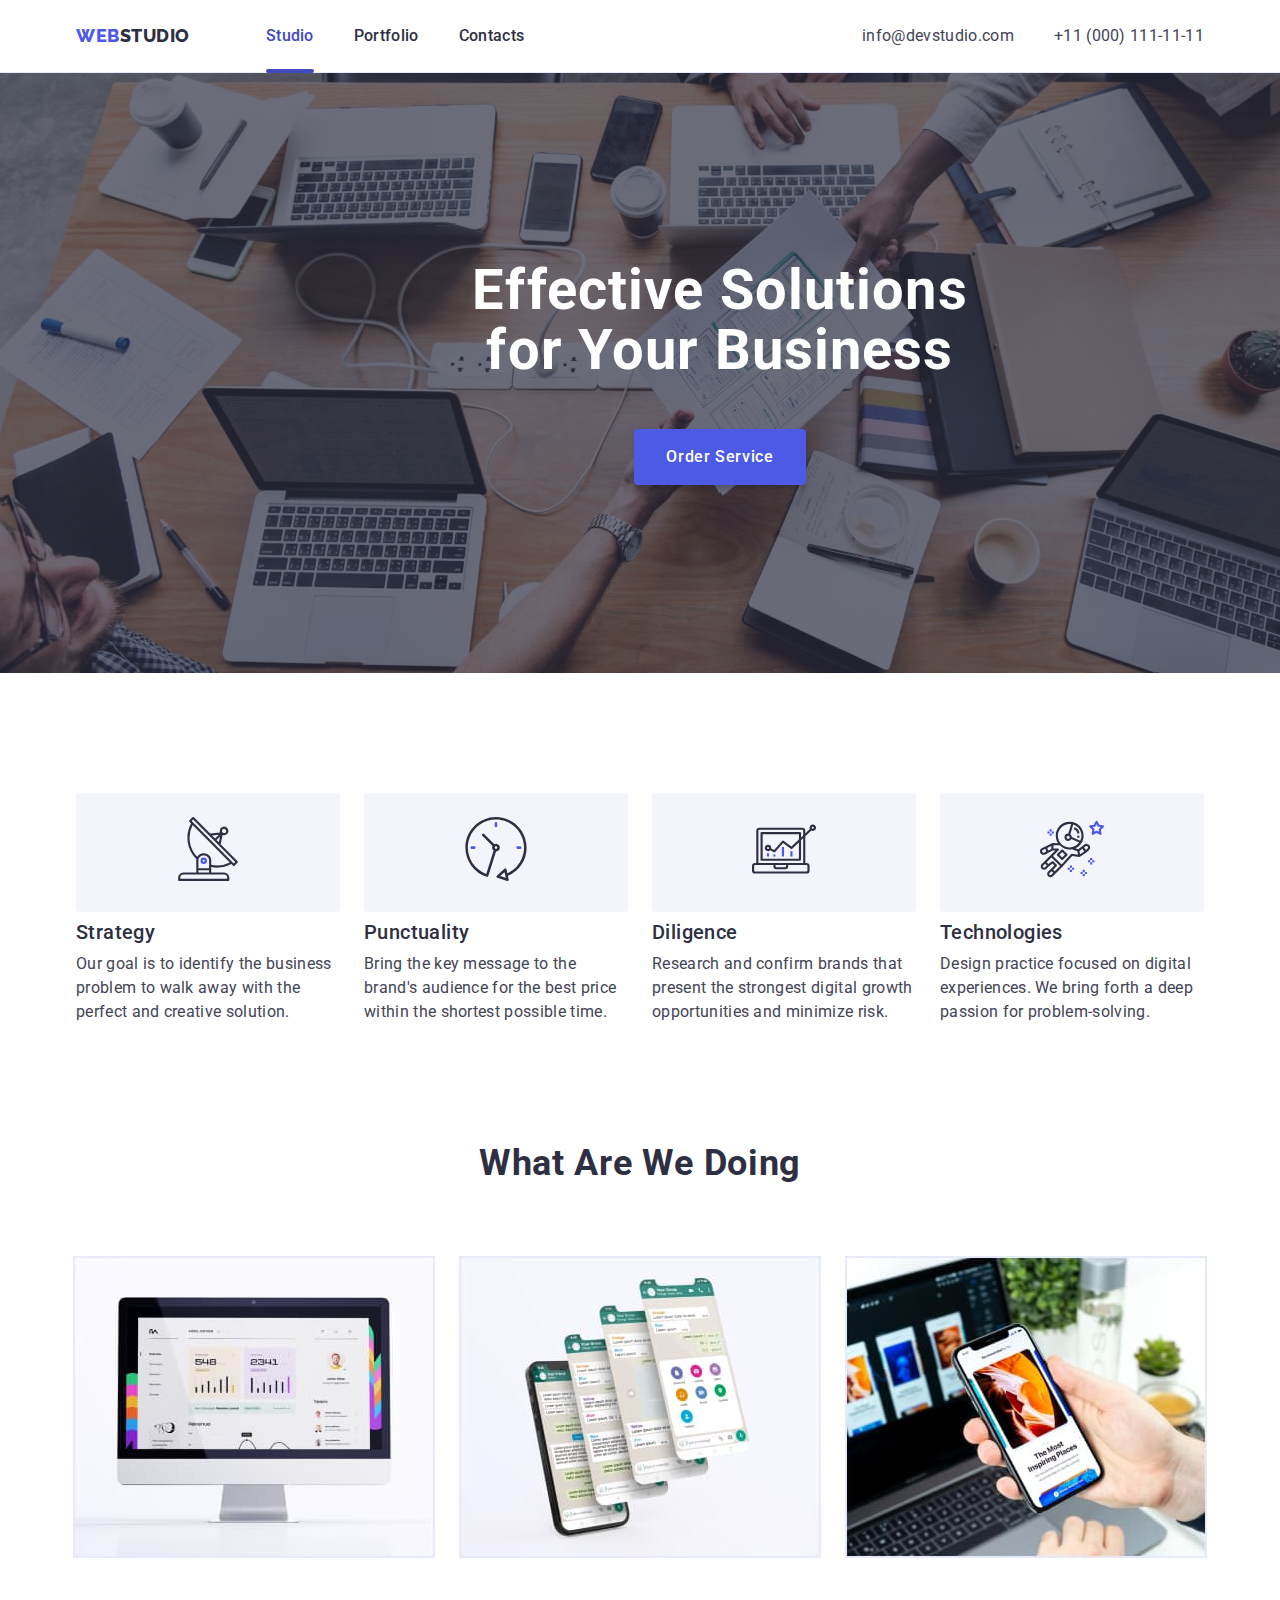
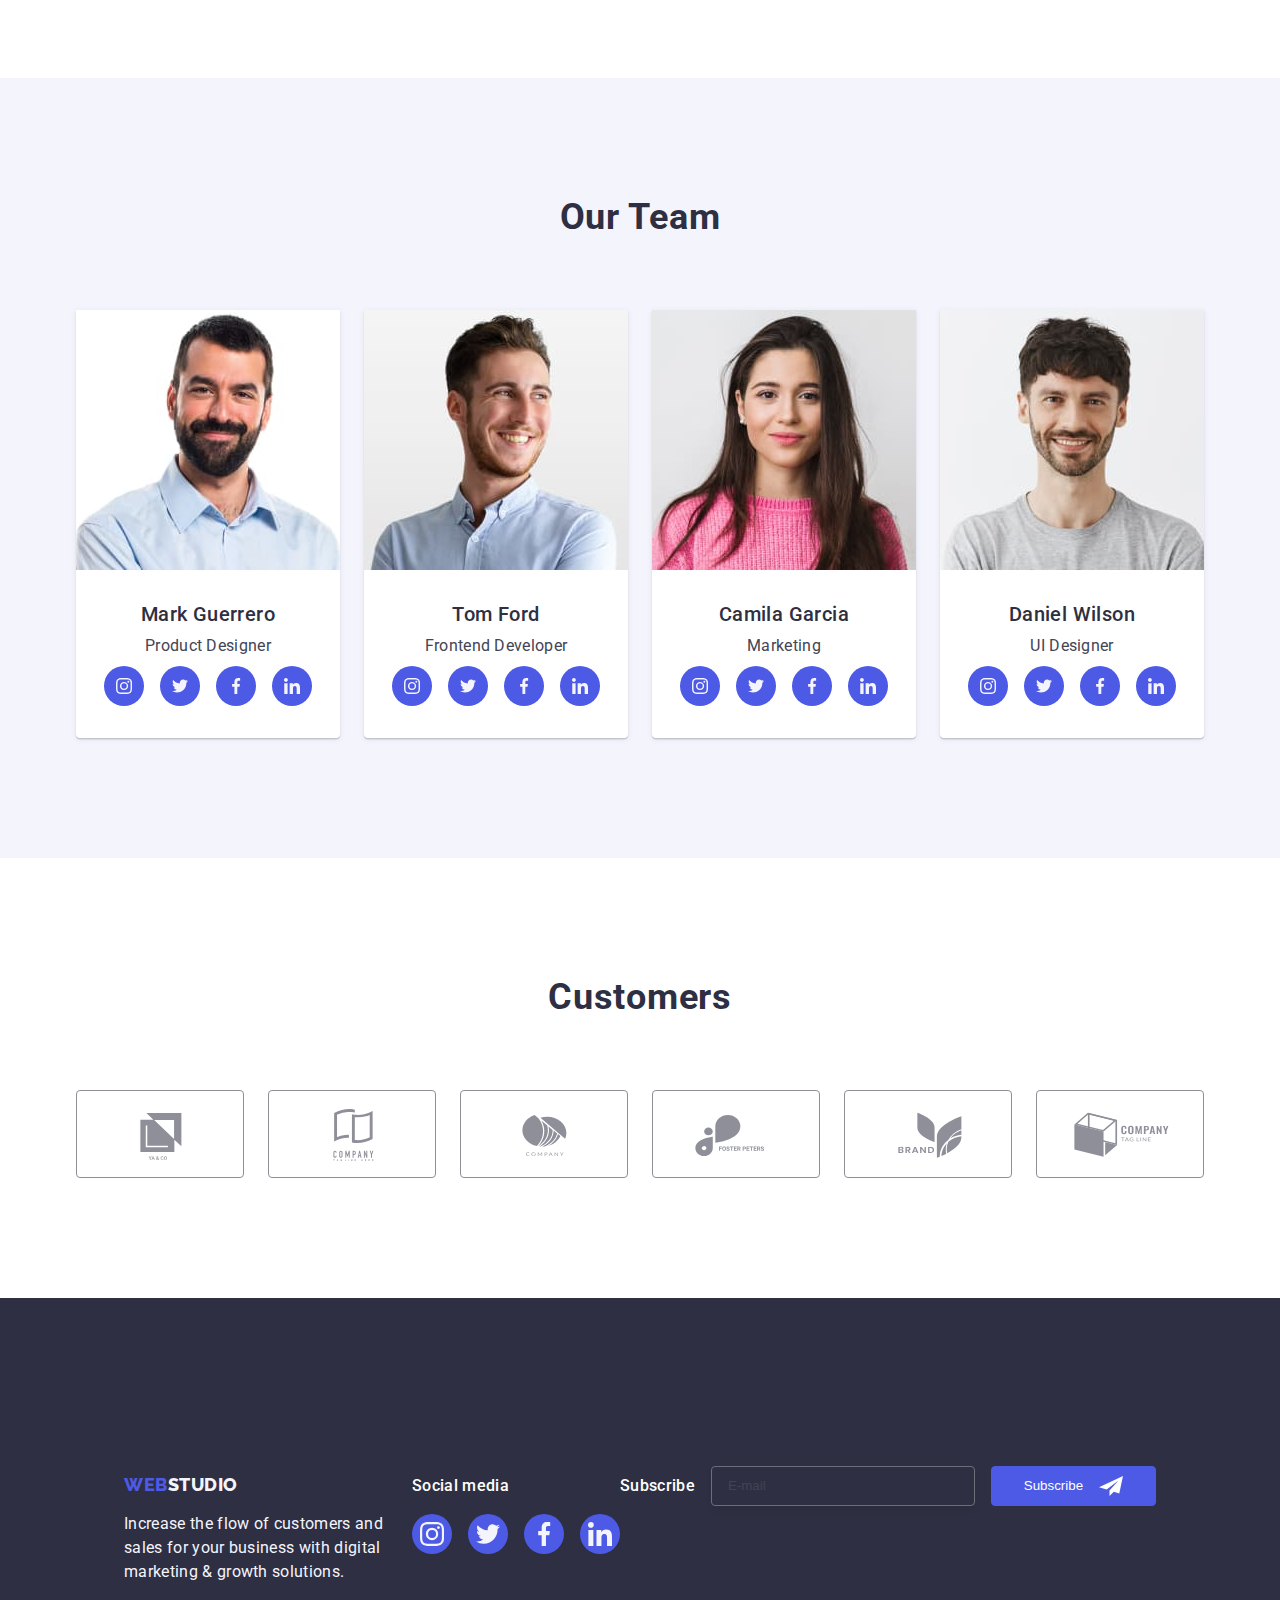
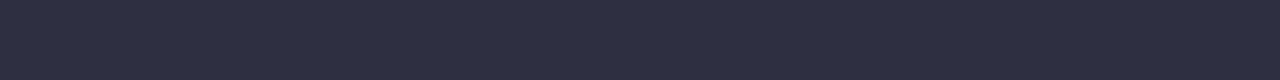
==== commit d36440bb: "footer 1/2" ====
--- a/index.html
+++ b/index.html
@@ -396,11 +396,10 @@
       </div>
       <div class="newsletter">
         <form class="newsletter-form" name="newsletter-subscription" autocomplete="on" validate>
-          <label class="newsletter-label">
+          <label for="newsletter-email" class="newsletter-label">Subscribe</label>
+          <input type="email" name="newsletter-email" id="newsletter-email" placeholder="E-mail" required />
+          <button type="submit">
             Subscribe
-            <input type="email" name="newsletter-email" placeholder="E-mail" required />
-          </label>
-          <button type="submit">Subscribe
             <svg class="subscribe-icon">
               <use href="./images/icons.svg#icon-subscribe-icon"></use>
             </svg>
--- a/css/styles.css
+++ b/css/styles.css
@@ -1,3 +1,4 @@
+/* GENERAL */
 * {
   margin: 0;
   padding: 0;
@@ -95,14 +96,18 @@
   .container {
     max-width: 768px; 
     padding-left: 16px;
-  padding-right: 16px;
+    padding-right: 16px;
   }
 }
 @media screen and (min-width: 1200px) {
   .container {
     max-width: 1158px;
+    padding-left: 15px;
+    padding-right: 15px;
   }
 }
+
+/* HEADER */
 
 header {
   display: flex;
@@ -160,7 +165,7 @@
 @media screen and (min-width: 768px) {
   .nav-menu {
     display: flex;
-  gap: 40px;
+     gap: 40px;
 } 
 }
 
@@ -240,46 +245,135 @@
   flex-shrink: 0;
   background-color: transparent;
   border: none;
-  /* visibility: hidden; */
 }
 @media screen and (min-width: 768px) {
  .mobile-menu-button {display: none;}
 }
 
-
+.menu-container {
+  position: fixed;
+  top: 0;
+  left: 0;
+  width: 100vw;
+  height: 100vh;
+  padding: 32px;
+  background-color: var(--white);
+  z-index: 999;
+
+  padding: 80px 0 40px 40px;
+
+  visibility: visible;
+  opacity: 1;
+  pointer-events: all;
+
+  transform: translateX(100%);
+  transition: var(--transition);
+
+  display: flex;
+  flex-direction: column;
+  justify-content: space-between;
+}
+@media screen and (min-width: 768px) {
+ .menu-container {display: none;}
+}
+
+.menu-container.is-open {
+  transform: translateX(0);
+}
+
+.menu-close-button {
+  display: flex;
+  width: 24px;
+  height: 24px;
+  flex-shrink: 0;
+  position: absolute;
+  inset: 24px 24px auto auto;
+  border: 1px solid rgba(0, 0, 0, 0.1);
+  border-radius: 50%;
+  background: var(--white);
+}
+
+.menu-social-media {
+  margin-top: 48px;
+}
+
+.menu-social-media ul {
+  display: flex;
+  gap: 56px;
+}
+
+.menu-contacts,
+.mobile-nav-menu {
+  display: flex;
+  flex-direction: column;
+  gap: 40px;
+}
+.menu-container h2 {
+  text-align: left;
+  margin: 0;
+}
+
+.menu-contacts h2 {
+  color: var(--iris);
+}
+
+/* FOOTER */
+
+footer {
+  display: flex;
+  justify-content: center;
+  background-color: var(--navyblue, #2e2f42);
+  padding-top: 96px;
+  padding-bottom: 96px;
+}
+
+.footer-block {display: flex;
+  flex-direction: column;
+  align-items: center;
+}
+@media screen and (min-width: 768px) {
+  .footer-block {
+    flex-direction: row;
+    align-items: baseline;
+    flex-wrap: wrap;
+    justify-content: left;
+  }
+}
+
+.footer-text {
+  display: flex;
+  flex-direction: column;
+  width: 264px;
+  gap: 16px;
+}
 
 .logo-footer {
   color: var(--cloud, #f4f4fd);
-}
-
-footer {
-  display: flex;
-  justify-content: center;
-
-  background-color: var(--navyblue, #2e2f42);
-
-  padding: 100px 156px;
-}
-
-.footer-block {
-  display: flex;
-  width: 1158px;
-}
-
-.footer-text {
-  width: 264px;
+  text-align: center;
+}
+@media screen and (min-width: 768px) {
+  .logo-footer {
+    text-align: left;
+  }
 }
 
 .social-media {
   display: flex;
   flex-direction: column;
   gap: 16px;
-  margin-left: 120px;
+  margin-top: 72px;
+  margin-left: 24px;
 }
 
 .social-media p {
+  text-align: center;
   font-weight: 500;
   color: var(--white, #fff);
+}
+@media screen and (min-width: 768px) {
+  .social-media p{
+    text-align: left;
+  }
 }
 
 .social-media ul {
@@ -309,42 +403,55 @@
 }
 
 .newsletter {
-  margin-left: 80px;
-}
+  margin-top: 72px;
+}
+
 
 .newsletter-form {
   display: flex;
-  gap: 24px;
-  align-items: end;
-}
+  flex-direction: column;
+  align-items: center;
+  gap: 16px;
+}
+@media screen and (min-width: 768px) {
+.newsletter-form{
+flex-direction: row;
+}
+}
+
 
 .newsletter-label {
-  display: flex;
-  flex-direction: column;
-  gap: 16px;
-
+ 
   font-weight: 500;
   color: var(--white);
-}
-
-.newsletter-label input {
+  /* align-self:center; */
+}
+
+.newsletter input {
   background-color: var(--navyblue);
   border: 1px solid var(--white);
   border-radius: 4px;
+  opacity: 0.3;
   box-shadow: 0px 4px 4px 0px rgba(0, 0, 0, 0.15);
-  width: 264px;
+  width: 398px;
   height: 40px;
   padding: 8px 16px;
   color: var(--white);
 }
+@media screen and (min-width: 768px) {
+.newsletter input{
+width: 264px;
+}
+}
 
 .newsletter-form button {
   display: flex;
   padding: 8px 24px;
   justify-content: center;
   align-items: center;
+  gap: 16px;
   height: 40px;
-  gap: 16px;
+  width: 165px;
   border-radius: 4px;
   border: 1px solid var(--iris);
   background: var(--iris, #4d5ae5);
@@ -366,53 +473,8 @@
 
 
 
-
-.filters {
-  display: flex;
-  justify-content: center;
-  padding-bottom: 72px;
-}
-
-.filters ul {
-  display: flex;
-  align-items: flex-start;
-  gap: 24px;
-}
-
-.filters ul li button {
-  display: flex;
-  padding: 12px 24px;
-  justify-content: center;
-  align-items: center;
-  width: max-content;
-}
-
-.filter-button {
-  border-radius: 4px;
-  border: 1px solid var(--cornflower, #e7e9fc);
-  background: var(--cloud, #f4f4fd);
-
-  color: var(--iris, #4d5ae5);
-  text-align: center;
-  font-family: Roboto;
-  font-size: 16px;
-  font-weight: 500;
-  line-height: 1.5;
-  letter-spacing: 0.64px;
-  transition: var(--transition);
-}
-
-.filter-button:hover,
-.filter-button:focus {
-  border: 1px solid var(--ocean, #404bbf);
-  background: var(--ocean, #404bbf);
-  box-shadow: 0px 2px 2px 0px rgba(0, 0, 0, 0.12),
-    0px 2px 1px 0px rgba(0, 0, 0, 0.08), 0px 3px 1px 0px rgba(0, 0, 0, 0.1);
-
-  color: var(--white, #fff);
-
-  cursor: pointer;
-}
+/* MAIN */
+/* HEROIMAGE */
 
 .heroimage {
   height: 600px;
@@ -475,6 +537,61 @@
     0px 2px 1px 0px rgba(0, 0, 0, 0.08), 0px 3px 1px 0px rgba(0, 0, 0, 0.1);
 }
 
+
+
+
+
+
+
+
+.filters {
+  display: flex;
+  justify-content: center;
+  padding-bottom: 72px;
+}
+
+.filters ul {
+  display: flex;
+  align-items: flex-start;
+  gap: 24px;
+}
+
+.filters ul li button {
+  display: flex;
+  padding: 12px 24px;
+  justify-content: center;
+  align-items: center;
+  width: max-content;
+}
+
+.filter-button {
+  border-radius: 4px;
+  border: 1px solid var(--cornflower, #e7e9fc);
+  background: var(--cloud, #f4f4fd);
+  
+  color: var(--iris, #4d5ae5);
+  text-align: center;
+  font-family: Roboto;
+  font-size: 16px;
+  font-weight: 500;
+  line-height: 1.5;
+  letter-spacing: 0.64px;
+  transition: var(--transition);
+}
+
+.filter-button:hover,
+.filter-button:focus {
+  border: 1px solid var(--ocean, #404bbf);
+  background: var(--ocean, #404bbf);
+  box-shadow: 0px 2px 2px 0px rgba(0, 0, 0, 0.12),
+    0px 2px 1px 0px rgba(0, 0, 0, 0.08), 0px 3px 1px 0px rgba(0, 0, 0, 0.1);
+
+  color: var(--white, #fff);
+
+  cursor: pointer;
+}
+
+
 .info {
   padding-bottom: 0;
 }
@@ -884,66 +1001,6 @@
 
 
 
-.menu-container {
-  position: fixed;
-  top: 0;
-  left: 0;
-  width: 100vw;
-  height: 100vh;
-  padding: 32px;
-  background-color: var(--white);
-  z-index: 999;
-
-  padding: 80px 0 40px 40px;
-
-  visibility: visible;
-  opacity: 1;
-  pointer-events: all;
-
-  transform: translateX(100%);
-  transition: var(--transition);
-
-  display: flex;
-  flex-direction: column;
-  justify-content: space-between;
-}
-
-.menu-container.is-open {
-  transform: translateX(0);
-}
-
-.menu-close-button {
-  display: flex;
-  width: 24px;
-  height: 24px;
-  flex-shrink: 0;
-  position: absolute;
-  inset: 24px 24px auto auto;
-  border: 1px solid rgba(0, 0, 0, 0.1);
-  border-radius: 50%;
-  background: var(--white);
-}
-
-.menu-social-media {
-  margin-top: 48px;
-}
-
-.menu-social-media ul {
-  display: flex;
-  gap: 56px;
-}
-
-.menu-contacts,
-.mobile-nav-menu {
-  display: flex;
-  flex-direction: column;
-  gap: 40px;
-}
-.menu-container h2 {
-  text-align: left;
-  margin: 0;
-}
-
-.menu-contacts h2 {
-  color: var(--iris);
-}
+
+
+
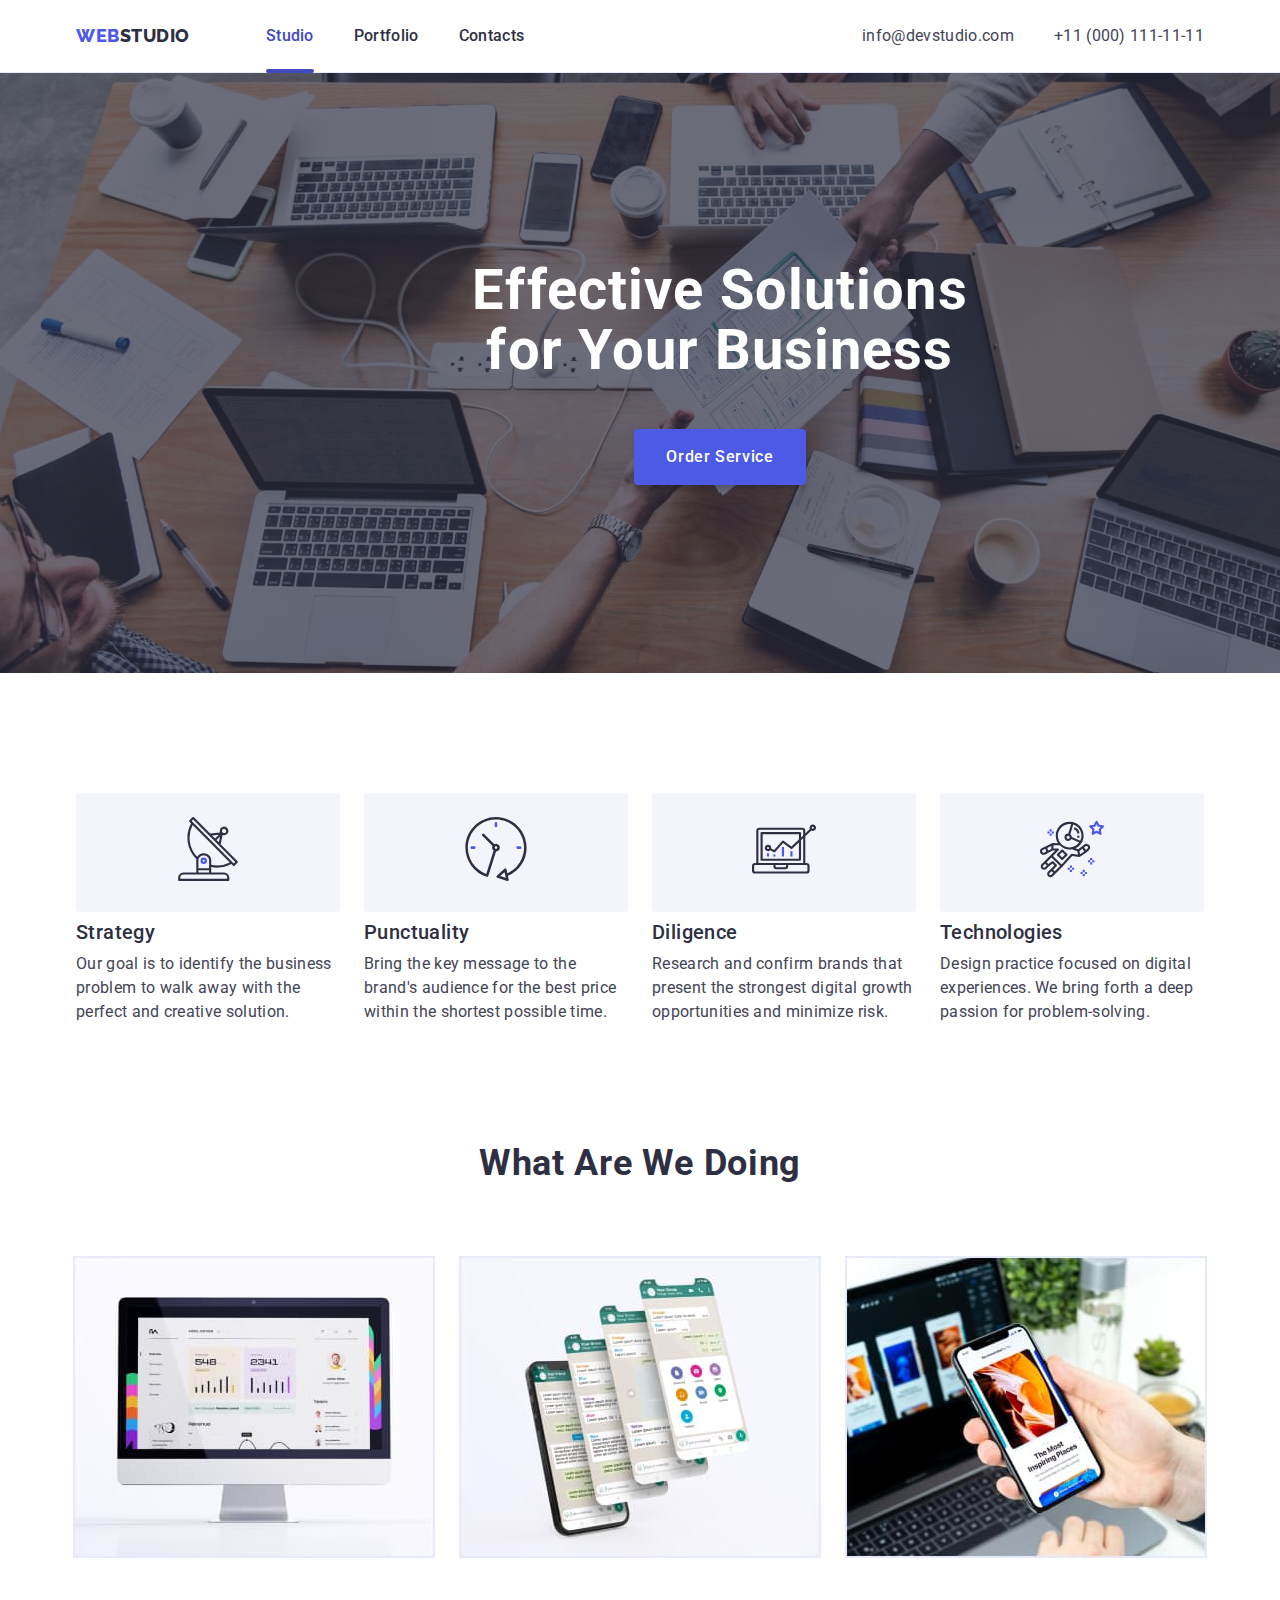
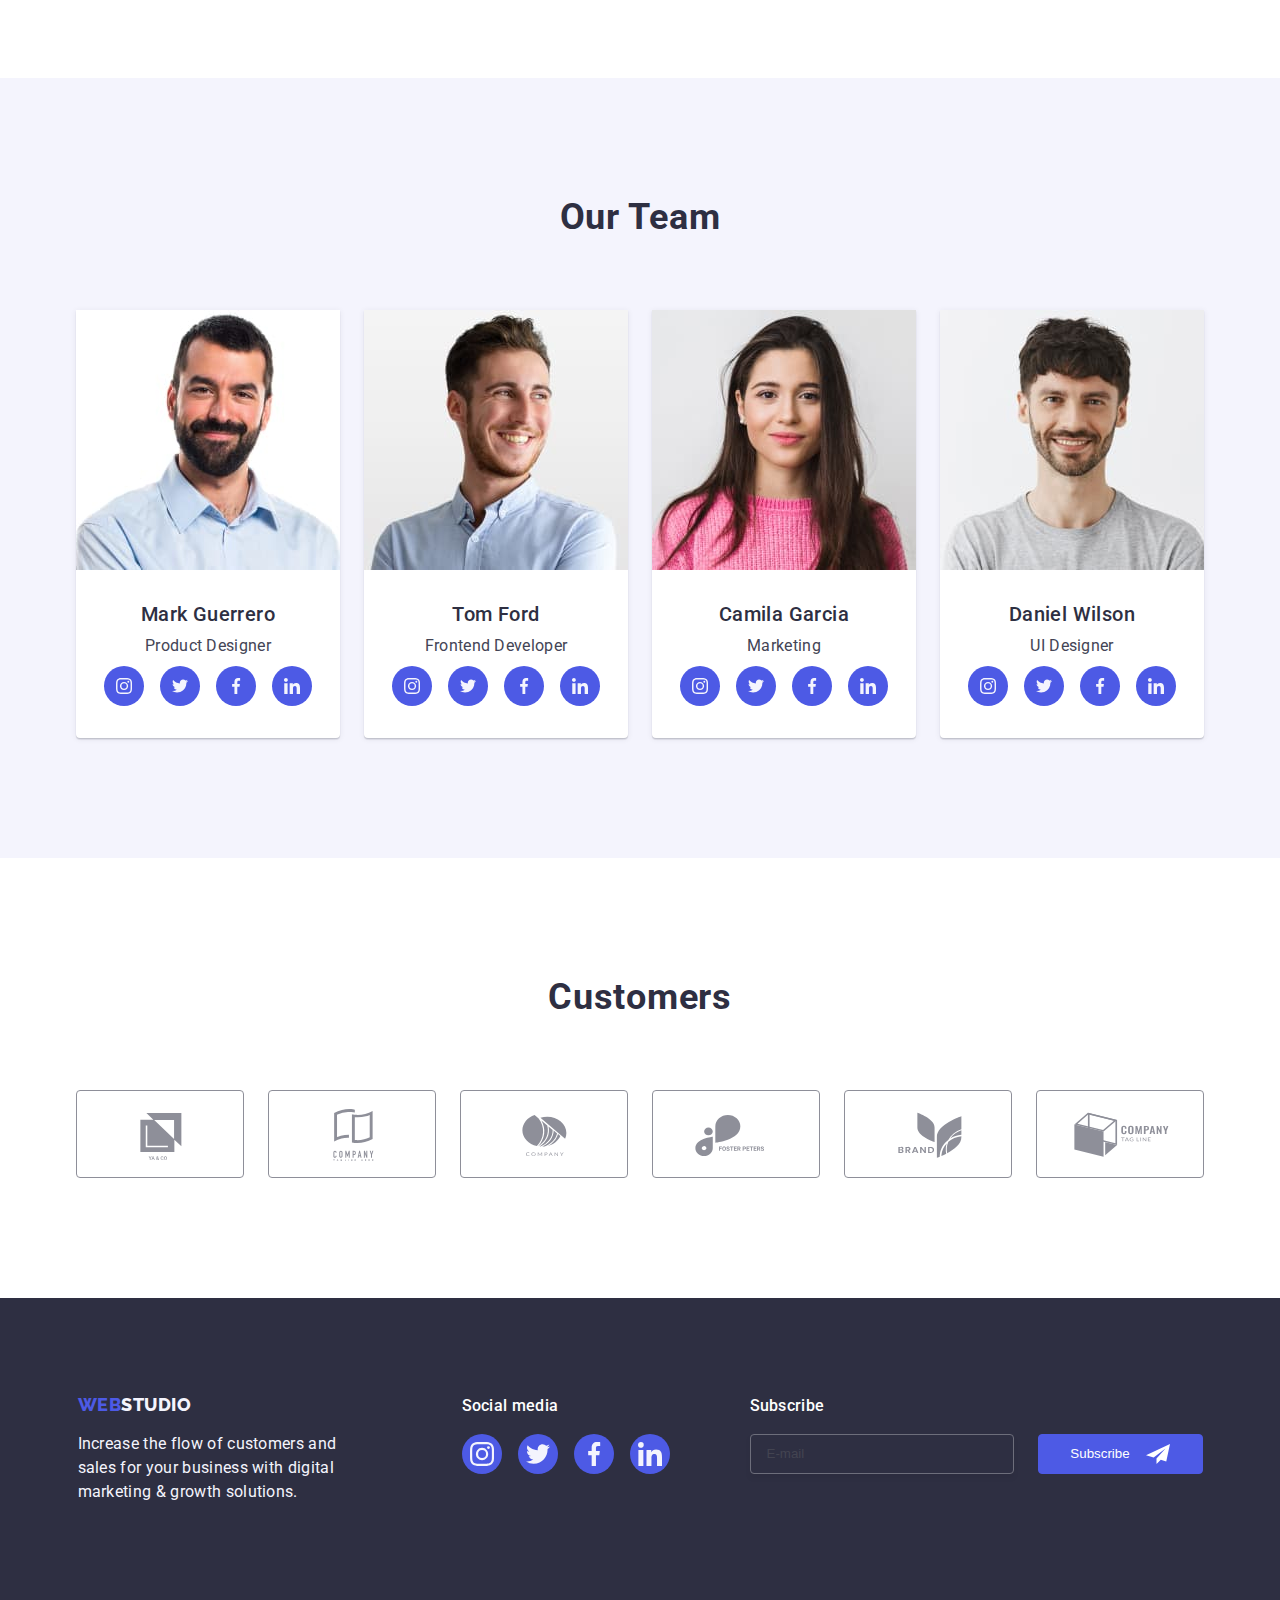
==== commit 628e249f: "footer done" ====
--- a/index.html
+++ b/index.html
@@ -396,8 +396,10 @@
       </div>
       <div class="newsletter">
         <form class="newsletter-form" name="newsletter-subscription" autocomplete="on" validate>
-          <label for="newsletter-email" class="newsletter-label">Subscribe</label>
-          <input type="email" name="newsletter-email" id="newsletter-email" placeholder="E-mail" required />
+          <label class="newsletter-label">
+            Subscribe
+            <input type="email" name="newsletter-email" id="newsletter-email" placeholder="E-mail" required />
+          </label>
           <button type="submit">
             Subscribe
             <svg class="subscribe-icon">
--- a/css/styles.css
+++ b/css/styles.css
@@ -337,6 +337,12 @@
     align-items: baseline;
     flex-wrap: wrap;
     justify-content: left;
+    padding-left: 108px;
+  }
+}
+@media screen and (min-width: 1200px) {
+  .footer-block {
+    padding-left: 15px;
   }
 }
 
@@ -345,6 +351,12 @@
   flex-direction: column;
   width: 264px;
   gap: 16px;
+  margin-bottom: 72px;
+}
+@media screen and (min-width: 1200px) {
+  .footer-text{
+    margin-bottom: 0;
+  }
 }
 
 .logo-footer {
@@ -361,8 +373,17 @@
   display: flex;
   flex-direction: column;
   gap: 16px;
-  margin-top: 72px;
-  margin-left: 24px;
+  
+}
+@media screen and (min-width: 768px) {
+  .social-media {
+    margin-left: 24px;
+  }
+}
+@media screen and (min-width: 1200px) {
+  .social-media {
+    margin-left: 120px;
+  }
 }
 
 .social-media p {
@@ -405,6 +426,16 @@
 .newsletter {
   margin-top: 72px;
 }
+@media screen and (min-width: 768px) {
+  .newsletter{
+    margin-top: 0;
+  }
+}
+@media screen and (min-width: 1200px) {
+  .newsletter{
+    margin-left: 80px;
+  }
+}
 
 
 .newsletter-form {
@@ -415,17 +446,27 @@
 }
 @media screen and (min-width: 768px) {
 .newsletter-form{
-flex-direction: row;
+  flex-direction: row;
+  gap: 24px;
+  align-items: end;
 }
 }
 
 
 .newsletter-label {
- 
+  display: flex;
+  flex-direction: column;
+  gap: 16px;
   font-weight: 500;
   color: var(--white);
-  /* align-self:center; */
-}
+  align-items: center;
+}
+@media screen and (min-width: 768px) {
+.newsletter-label{
+align-items: baseline;
+}
+}
+
 
 .newsletter input {
   background-color: var(--navyblue);
@@ -440,7 +481,7 @@
 }
 @media screen and (min-width: 768px) {
 .newsletter input{
-width: 264px;
+  width: 264px;
 }
 }
 
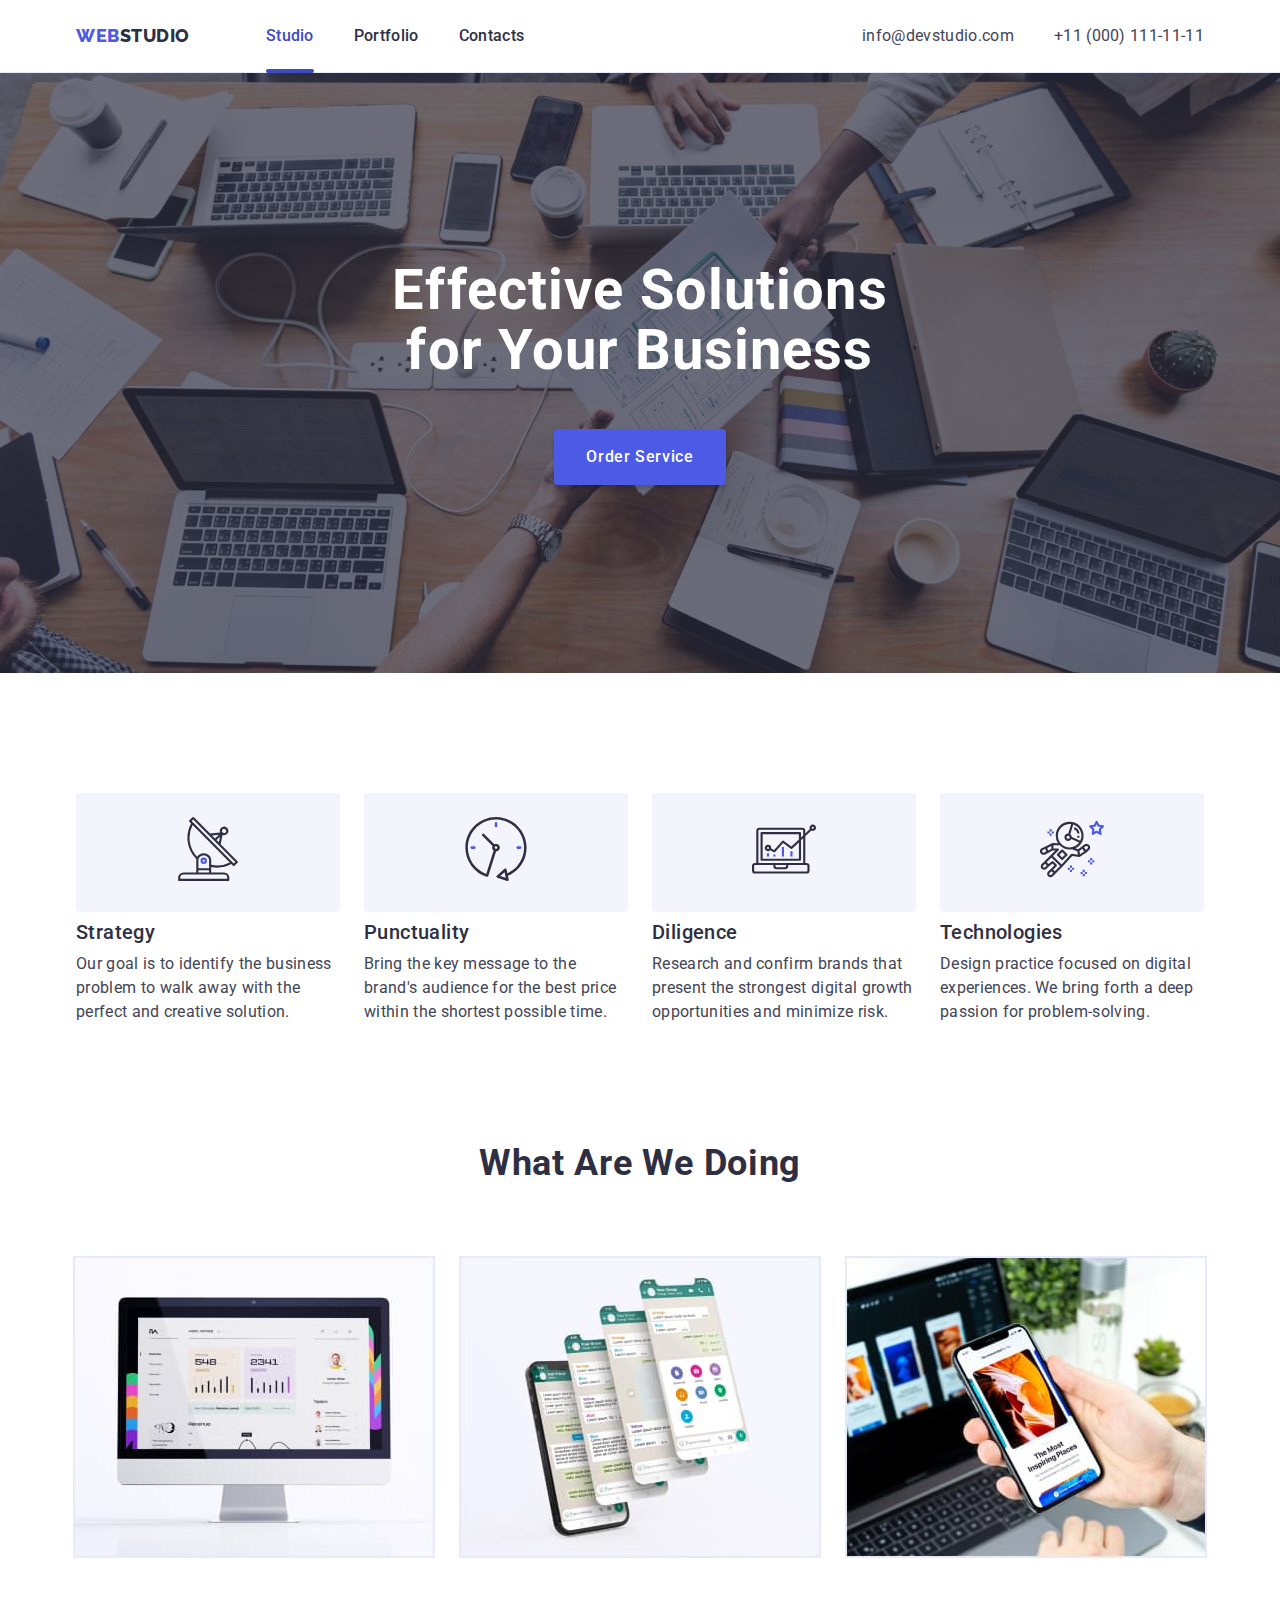
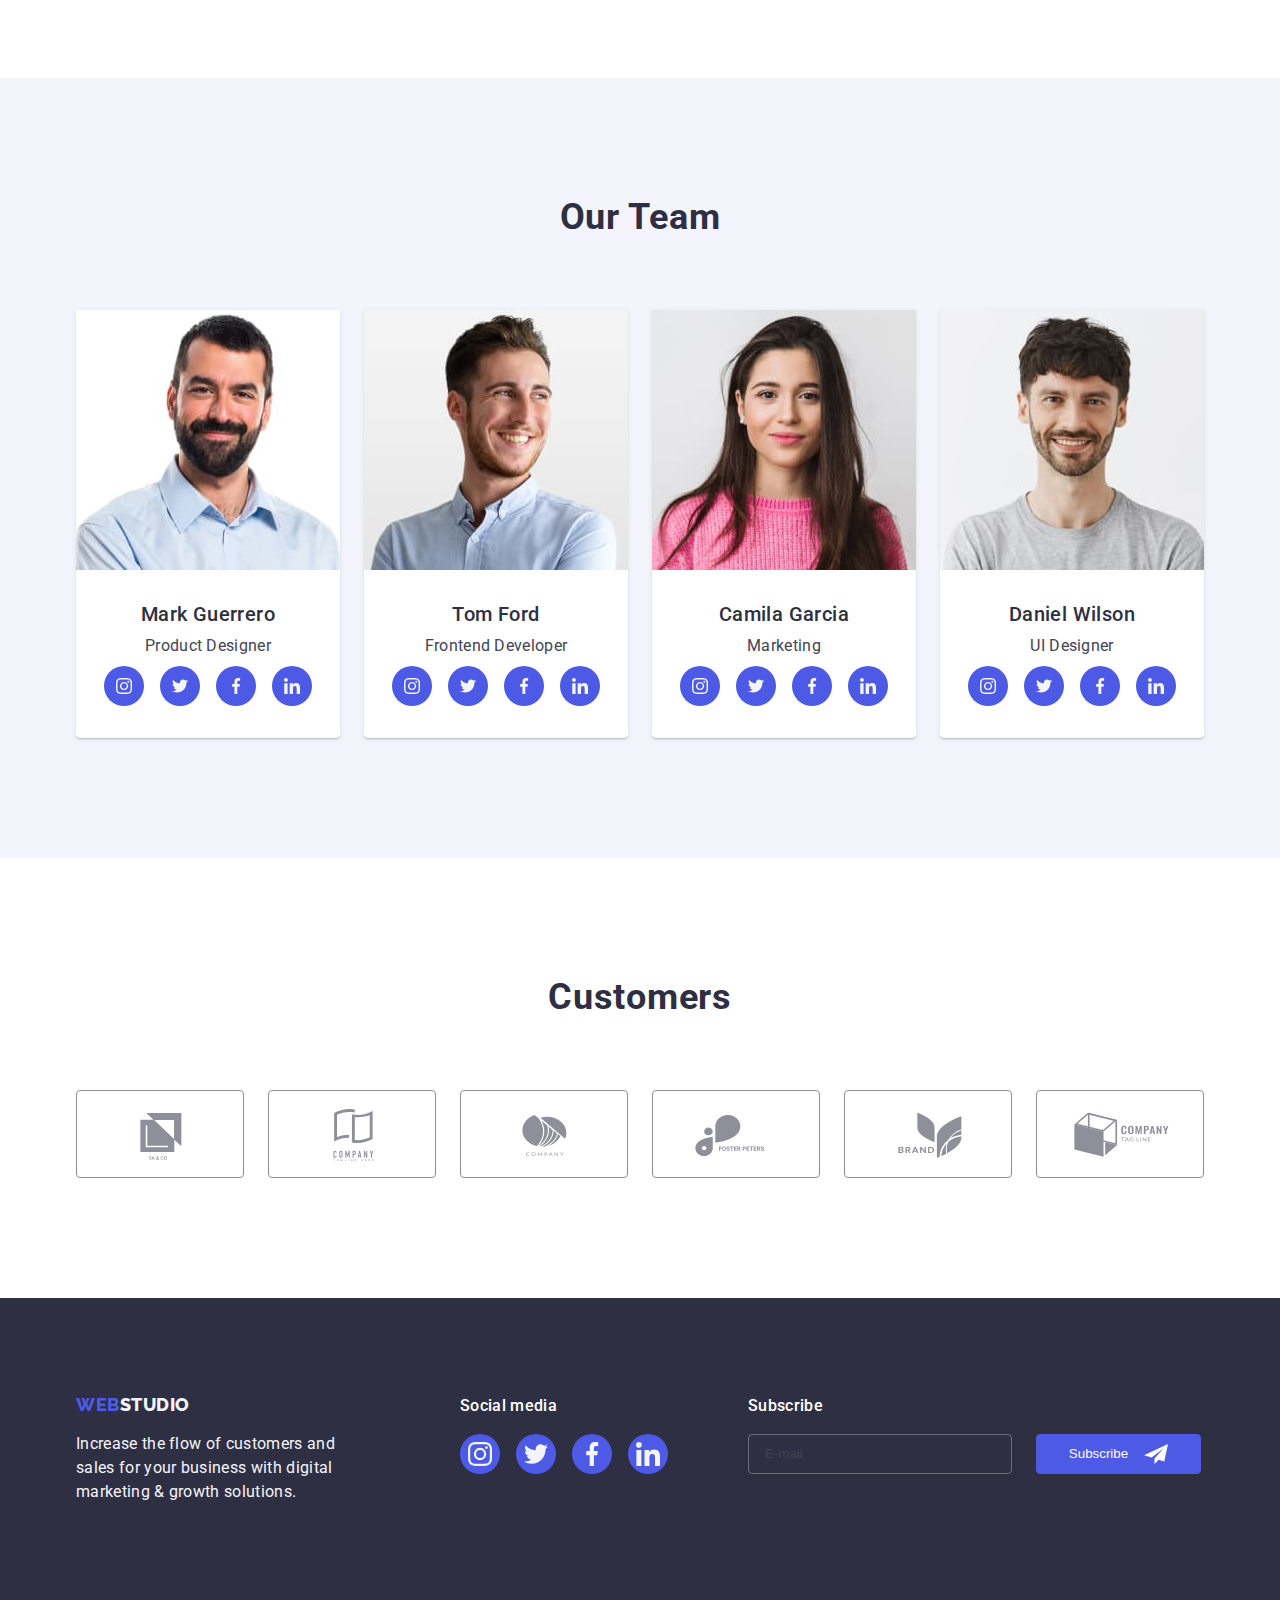
==== commit bcbe69b4: "done?" ====
--- a/index.html
+++ b/index.html
@@ -54,7 +54,7 @@
 
     <section class="info">
       <div class="container">
-        <ul>
+        <ul class="wrap">
           <li>
             <div class="feature">
               <div class="feature-icon-box">
@@ -62,7 +62,7 @@
                   <use href="./images/icons.svg#icon-antenna"></use>
                 </svg>
               </div>
-              <h3>Strategy</h3>
+              <h2>Strategy</h2>
               <p>
                 Our goal is to identify the business problem to walk away with
                 the perfect and creative solution.
@@ -76,7 +76,7 @@
                   <use href="./images/icons.svg#icon-clock"></use>
                 </svg>
               </div>
-              <h3>Punctuality</h3>
+              <h2>Punctuality</h2>
               <p>
                 Bring the key message to the brand's audience for the best price
                 within the shortest possible time.
@@ -84,13 +84,13 @@
             </div>
           </li>
           <li>
-            <div class="feature">
+            <div class="feature top-distanse">
               <div class="feature-icon-box">
                 <svg>
                   <use href="./images/icons.svg#icon-diagram"></use>
                 </svg>
               </div>
-              <h3>Diligence</h3>
+              <h2>Diligence</h2>
               <p>
                 Research and confirm brands that present the strongest digital
                 growth opportunities and minimize risk.
@@ -98,13 +98,13 @@
             </div>
           </li>
           <li>
-            <div class="feature">
+            <div class="feature top-distanse">
               <div class="feature-icon-box">
                 <svg>
                   <use href="./images/icons.svg#icon-astronaut"></use>
                 </svg>
               </div>
-              <h3>Technologies</h3>
+              <h2>Technologies</h2>
               <p>
                 Design practice focused on digital experiences. We bring forth a
                 deep passion for problem-solving.
@@ -114,10 +114,10 @@
         </ul>
       </div>
     </section>
-    <section>
+    <section class="our-work">
       <div class="container">
         <h2>What are we doing</h2>
-        <ul class="our-work">
+        <ul>
           <li>
             <img src="images/index-page/monitor.jpg" alt="Monitor z wyświetlającą się aplikacją" width="360"
               height="300" />
@@ -135,7 +135,7 @@
     <section class="our-team">
       <div class="container">
         <h2>Our Team</h2>
-        <ul class="members">
+        <ul class="members wrap">
           <li>
             <div class="person">
               <img src="images/index-page/mark.jpg" alt="middle-aged bearded man wearing a blue shirt" width="264"
@@ -303,7 +303,7 @@
     <section>
       <div class="container">
         <h2>Customers</h2>
-        <ul class="customers">
+        <ul class="customers wrap">
           <li>
             <a href="" class="customer-link">
               <svg class="customer-icon">
@@ -352,7 +352,7 @@
   </main>
 
   <footer>
-    <div class="container footer-block">
+    <div class="container footer-block wrap">
       <div class="footer-text">
         <a href="index.html" class="logo logo-footer"><span class="logo-collor">WEB</span>STUDIO</a>
         <p class="idea">
@@ -471,7 +471,7 @@
     </div>
   </div>
 
-  <div class="menu-container is-hidden js-menu-container" id="mobile-menu">
+  <div class="menu-container js-menu-container" id="mobile-menu">
 
     <button class="menu-close-button js-close-menu" type="menu-close">
       <svg class="modal-close-icon">
--- a/css/styles.css
+++ b/css/styles.css
@@ -28,9 +28,10 @@
   letter-spacing: 0.32px;
   background: #fff;
 }
+
 @media screen and (min-width: 320px) {
   body {
-    overflow-x: hidden; /
+    overflow-x: hidden;/
   }
 }
 
@@ -50,6 +51,7 @@
   letter-spacing: 1.12px;
   text-align: center;
 }
+
 h2 {
   color: var(--navyblue, #2e2f42);
   font-size: 36px;
@@ -60,6 +62,7 @@
   text-align: center;
   margin-bottom: 72px;
 }
+
 h3 {
   color: var(--navyblue, #2e2f42);
   font-size: 20px;
@@ -73,32 +76,35 @@
   justify-content: center;
   padding: 96px 0;
 }
-@media screen and (min-width: 768px) {
- 
-}
-@media screen and (min-width: 1200px) {
- section {
-  padding: 120px 0;
-}
+
+@media screen and (min-width: 768px) {}
+
+@media screen and (min-width: 1200px) {
+  section {
+    padding: 120px 0;
+  }
 }
 
 .container {
   display: flex;
   flex-direction: column;
   justify-content: center;
+  width: 100%;
   max-width: 428px;
   padding-left: 15px;
   padding-right: 15px;
   margin-left: auto;
   margin-right: auto;
 }
+
 @media screen and (min-width: 768px) {
   .container {
-    max-width: 768px; 
-    padding-left: 16px;
-    padding-right: 16px;
-  }
-}
+    max-width: 768px;
+    padding-left: 15px;
+    padding-right: 15px;
+  }
+}
+
 @media screen and (min-width: 1200px) {
   .container {
     max-width: 1158px;
@@ -107,27 +113,33 @@
   }
 }
 
+.wrap {
+  flex-wrap: wrap;
+}
+
 /* HEADER */
 
 header {
   display: flex;
   justify-content: center;
   padding: 24px 0;
-  
+
   border-bottom: 1px solid var(--cornflower, #e7e9fc);
   background: var(--white, #fff);
   box-shadow: 0px 1px 6px 0px rgba(46, 47, 66, 0.08),
-  0px 1px 1px 0px rgba(46, 47, 66, 0.16),
-  0px 2px 1px 0px rgba(46, 47, 66, 0.08);
-}
+    0px 1px 1px 0px rgba(46, 47, 66, 0.16),
+    0px 2px 1px 0px rgba(46, 47, 66, 0.08);
+}
+
 @media screen and (min-width: 768px) {
   header {
     padding: 16px 0;
   }
 }
+
 @media screen and (min-width: 1200px) {
   header {
-   padding: 24px 0;
+    padding: 24px 0;
   }
 }
 
@@ -144,15 +156,17 @@
   font-weight: 800;
   line-height: 1.16;
   letter-spacing: 0.54px;
-  text-transform: uppercase;}
+  text-transform: uppercase;
+}
 
 .logo-header {
   color: var(--navyblue, #2e2f42);
 }
+
 @media screen and (min-width: 1200px) {
   .logo-header {
     margin-right: 76px;
-} 
+  }
 }
 
 .logo-collor {
@@ -160,13 +174,14 @@
 }
 
 .nav-menu {
-  display:none;
-}
+  display: none;
+}
+
 @media screen and (min-width: 768px) {
   .nav-menu {
     display: flex;
-     gap: 40px;
-} 
+    gap: 40px;
+  }
 }
 
 .nav-menu a {
@@ -200,21 +215,25 @@
   border-color: var(--white, #fff);
 }
 
-.contacts {display: none;
-  
-}
+.contacts {
+  display: none;
+
+}
+
 @media screen and (min-width: 768px) {
   .contacts {
     display: flex;
     flex-direction: column;
     gap: 12px;
-  
-  }
-}
-@media screen and (min-width: 1200px) {
-  .contacts {flex-direction: row;
-    gap: 40px; 
-  margin-left: auto;
+
+  }
+}
+
+@media screen and (min-width: 1200px) {
+  .contacts {
+    flex-direction: row;
+    gap: 40px;
+    margin-left: auto;
   }
 }
 
@@ -223,13 +242,14 @@
   transition: var(--transition);
 }
 
-@media screen and (min-width: 768px) and (max-width: 1199px){
+@media screen and (min-width: 768px) and (max-width: 1199px) {
   .contacts a {
-  font-size: 12px;
-  font-weight: 400;
-  line-height: 1.16;
-  letter-spacing: 0.48px;
-} }
+    font-size: 12px;
+    font-weight: 400;
+    line-height: 1.16;
+    letter-spacing: 0.48px;
+  }
+}
 
 .contacts a:focus,
 .contacts a:hover {
@@ -246,8 +266,11 @@
   background-color: transparent;
   border: none;
 }
-@media screen and (min-width: 768px) {
- .mobile-menu-button {display: none;}
+
+@media screen and (min-width: 768px) {
+  .mobile-menu-button {
+    display: none;
+  }
 }
 
 .menu-container {
@@ -273,8 +296,11 @@
   flex-direction: column;
   justify-content: space-between;
 }
-@media screen and (min-width: 768px) {
- .menu-container {display: none;}
+
+@media screen and (min-width: 768px) {
+  .menu-container {
+    display: none;
+  }
 }
 
 .menu-container.is-open {
@@ -308,6 +334,7 @@
   flex-direction: column;
   gap: 40px;
 }
+
 .menu-container h2 {
   text-align: left;
   margin: 0;
@@ -327,19 +354,22 @@
   padding-bottom: 96px;
 }
 
-.footer-block {display: flex;
+.footer-block {
+  display: flex;
   flex-direction: column;
   align-items: center;
 }
+
 @media screen and (min-width: 768px) {
   .footer-block {
     flex-direction: row;
     align-items: baseline;
-    flex-wrap: wrap;
+    /* flex-wrap: wrap; */
     justify-content: left;
     padding-left: 108px;
   }
 }
+
 @media screen and (min-width: 1200px) {
   .footer-block {
     padding-left: 15px;
@@ -353,8 +383,9 @@
   gap: 16px;
   margin-bottom: 72px;
 }
-@media screen and (min-width: 1200px) {
-  .footer-text{
+
+@media screen and (min-width: 1200px) {
+  .footer-text {
     margin-bottom: 0;
   }
 }
@@ -363,6 +394,7 @@
   color: var(--cloud, #f4f4fd);
   text-align: center;
 }
+
 @media screen and (min-width: 768px) {
   .logo-footer {
     text-align: left;
@@ -373,13 +405,15 @@
   display: flex;
   flex-direction: column;
   gap: 16px;
-  
-}
+
+}
+
 @media screen and (min-width: 768px) {
   .social-media {
     margin-left: 24px;
   }
 }
+
 @media screen and (min-width: 1200px) {
   .social-media {
     margin-left: 120px;
@@ -391,8 +425,9 @@
   font-weight: 500;
   color: var(--white, #fff);
 }
-@media screen and (min-width: 768px) {
-  .social-media p{
+
+@media screen and (min-width: 768px) {
+  .social-media p {
     text-align: left;
   }
 }
@@ -426,17 +461,18 @@
 .newsletter {
   margin-top: 72px;
 }
-@media screen and (min-width: 768px) {
-  .newsletter{
+
+@media screen and (min-width: 768px) {
+  .newsletter {
     margin-top: 0;
   }
 }
-@media screen and (min-width: 1200px) {
-  .newsletter{
+
+@media screen and (min-width: 1200px) {
+  .newsletter {
     margin-left: 80px;
   }
 }
-
 
 .newsletter-form {
   display: flex;
@@ -444,12 +480,13 @@
   align-items: center;
   gap: 16px;
 }
-@media screen and (min-width: 768px) {
-.newsletter-form{
-  flex-direction: row;
-  gap: 24px;
-  align-items: end;
-}
+
+@media screen and (min-width: 768px) {
+  .newsletter-form {
+    flex-direction: row;
+    gap: 24px;
+    align-items: end;
+  }
 }
 
 
@@ -461,12 +498,12 @@
   color: var(--white);
   align-items: center;
 }
-@media screen and (min-width: 768px) {
-.newsletter-label{
-align-items: baseline;
-}
-}
-
+
+@media screen and (min-width: 768px) {
+  .newsletter-label {
+    align-items: baseline;
+  }
+}
 
 .newsletter input {
   background-color: var(--navyblue);
@@ -474,15 +511,17 @@
   border-radius: 4px;
   opacity: 0.3;
   box-shadow: 0px 4px 4px 0px rgba(0, 0, 0, 0.15);
-  width: 398px;
+  width: 100vw;
+  max-width: 398px;
   height: 40px;
   padding: 8px 16px;
   color: var(--white);
 }
-@media screen and (min-width: 768px) {
-.newsletter input{
-  width: 264px;
-}
+
+@media screen and (min-width: 768px) {
+  .newsletter input {
+    width: 264px;
+  }
 }
 
 .newsletter-form button {
@@ -512,14 +551,24 @@
 }
 
 
-
-
 /* MAIN */
 /* HEROIMAGE */
 
+/* @media screen and (min-width: 768px) {
+  .newsletter{
+    margin-top: 0;
+  }
+}
+@media screen and (min-width: 1200px) {
+  .newsletter{
+    margin-left: 80px;
+  }
+} */
+
 .heroimage {
-  height: 600px;
-  width: 1440px;
+  height: 432px;
+  width: 100%;
+  max-width: 428px;
   flex-shrink: 0;
   display: flex;
   align-items: center;
@@ -528,26 +577,58 @@
   gap: 48px;
 
   background: var(--grey, rgba(46, 47, 66, 0.7));
-  background-image: linear-gradient(
-      90deg,
+  background-image: linear-gradient(90deg,
       rgba(46, 47, 66, 0.7) 0%,
-      rgba(46, 47, 66, 0.7) 100%
-    ),
+      rgba(46, 47, 66, 0.7) 100%),
     url("../images/index-page/people-office.jpg");
   background-position: center;
   background-size: cover;
   background-repeat: no-repeat;
   margin: auto;
 }
+
+@media (min-device-pixel-ratio: 2),
+(-webkit-min-device-pixel-ratio: 2),
+(-o-min-device-pixel-ratio: 2/1),
+(min-resolution: 192dpi),
+(min-resolution: 2dppx) {
+  .heroimage {
+    background-image: linear-gradient(90deg,
+        rgba(46, 47, 66, 0.7) 0%,
+        rgba(46, 47, 66, 0.7) 100%),
+      url("../images/index-page/people-office-2x.jpg");
+  }
+}
+
+@media screen and (min-width: 768px) {
+  .heroimage {
+    height: 433px;
+    max-width: 768px;
+  }
+}
+
+@media screen and (min-width: 1200px) {
+  .heroimage {
+    height: 600px;
+    max-width: 1440px;
+  }
+}
+
+
 .hero-title {
   color: var(--white, #fff);
-  text-align: center;
-  font-size: 56px;
-  font-weight: 700;
-  line-height: 1.07;
-  letter-spacing: 1.12px;
-
   width: 496px;
+}
+
+@media screen and (max-width: 767px) {
+  .hero-title {
+    font-size: 36px;
+    font-weight: 700;
+    line-height: 1.11;
+    letter-spacing: 0.72px;
+    text-transform: capitalize;
+    width: 320px;
+  }
 }
 
 .heroimage button {
@@ -578,17 +659,200 @@
     0px 2px 1px 0px rgba(0, 0, 0, 0.08), 0px 3px 1px 0px rgba(0, 0, 0, 0.1);
 }
 
-
-
-
-
-
-
+.info {
+  padding-bottom: 96px;
+}
+
+@media screen and (min-width: 1200px) {
+  .info {
+    padding-bottom: 0;
+  }
+}
+
+.info ul {
+  display: flex;
+  justify-content: center;
+  gap: 72px;
+}
+
+@media screen and (min-width: 768px) {
+  .info ul {
+    gap: 24px;
+  }
+}
+
+
+.info ul li {
+  width: 396px;
+}
+
+@media screen and (min-width: 768px) {
+  .info ul li {
+    flex-direction: row;
+    width: 356px;
+  }
+}
+
+@media screen and (min-width: 1200px) {
+  .info ul li {
+    width: 264px;
+
+  }
+}
+
+.feature {
+  display: flex;
+  flex-direction: column;
+  gap: 8px;
+}
+
+.feature h2 {
+  margin-bottom: 0;
+}
+
+@media screen and (min-width: 768px) {
+  .feature h2 {
+    text-align: left;
+  }
+}
+
+@media screen and (min-width: 1200px) {
+  .feature h2 {
+    font-size: 20px;
+    font-weight: 500;
+    line-height: 1.2;
+    letter-spacing: 0.4px;
+
+  }
+}
+
+.top-distanse {
+  margin-top: 0;
+}
+
+@media screen and (min-width: 768px) {
+  .top-distanse {
+    margin-top: 48px;
+  }
+}
+
+@media screen and (min-width: 1200px) {
+  .top-distanse {
+    margin-top: 0;
+  }
+}
+
+.feature-icon-box {
+  display: none;
+}
+
+@media screen and (min-width: 1200px) {
+  .feature-icon-box {
+    display: block;
+    padding: 24px 100px;
+    border-radius: 4px;
+    background: var(--cloud, #f4f4fd);
+  }
+}
+
+
+.feature .feature-icon-box svg {
+  width: 64px;
+  height: 64px;
+  flex-shrink: 0;
+}
+
+.our-work {
+  display: none;
+}
+
+@media screen and (min-width: 1200px) {
+  .our-work {
+    display: block;
+  }
+}
+
+.our-work ul {
+  display: flex;
+  justify-content: center;
+  gap: 24px;
+}
+
+.our-work ul li {
+  display: flex;
+  border: 1px solid var(--cornflower, #e7e9fc);
+}
+
+.members {
+  display: inline-flex;
+  justify-content: center;
+  row-gap: 72px;
+}
+
+@media screen and (min-width: 768px) {
+  .members {
+    row-gap: 64px;
+    column-gap: 24px;
+  }
+}
+
+@media screen and (min-width: 1200px) {
+  .members {
+    row-gap: 0;
+  }
+}
+
+.person {
+  display: inline-flex;
+  flex-direction: column;
+
+  border-radius: 0px 0px 4px 4px;
+  background: var(--white, #fff);
+  box-shadow: 0px 2px 1px 0px rgba(46, 47, 66, 0.08),
+    0px 1px 1px 0px rgba(46, 47, 66, 0.16),
+    0px 1px 6px 0px rgba(46, 47, 66, 0.08);
+}
+
+.member-name {
+  display: flex;
+  flex-direction: column;
+  gap: 8px;
+  margin: 32px auto;
+  text-align: center;
+}
+
+.portfolio-browser {
+  padding-top: 48px;
+}
+
+@media screen and (min-width: 768px) {
+  .portfolio-browser {
+    padding-top: 64px;
+  }
+}
+
+@media screen and (min-width: 1200px) {
+  .portfolio-browser {
+    padding-top: 100px;
+  }
+}
 
 .filters {
   display: flex;
   justify-content: center;
-  padding-bottom: 72px;
+  padding-bottom: 48px;
+}
+
+@media screen and (min-width: 768px) {
+  .filters {
+    padding-bottom: 64px;
+  }
+}
+
+@media screen and (min-width: 1200px) {
+  .filters {
+    padding-bottom: 72px;
+  }
 }
 
 .filters ul {
@@ -609,7 +873,7 @@
   border-radius: 4px;
   border: 1px solid var(--cornflower, #e7e9fc);
   background: var(--cloud, #f4f4fd);
-  
+
   color: var(--iris, #4d5ae5);
   text-align: center;
   font-family: Roboto;
@@ -632,81 +896,26 @@
   cursor: pointer;
 }
 
-
-.info {
-  padding-bottom: 0;
-}
-
-.info ul {
-  display: flex;
-  justify-content: center;
-  gap: 24px;
-}
-.info ul li {
-  width: 264px;
-}
-
-.feature {
-  display: flex;
-  flex-direction: column;
-  gap: 8px;
-}
-
-.feature .feature-icon-box {
-  padding: 24px 100px;
-  border-radius: 4px;
-  background: var(--cloud, #f4f4fd);
-}
-
-.feature .feature-icon-box svg {
-  width: 64px;
-  height: 64px;
-  flex-shrink: 0;
-}
-
-.our-work {
-  display: flex;
-  justify-content: center;
-  gap: 24px;
-}
-
-.our-work li {
-  display: flex;
-  border: 1px solid var(--cornflower, #e7e9fc);
-}
-
-.members {
-  display: inline-flex;
-  gap: 24px;
-  justify-content: center;
-}
-
-.person {
-  display: inline-flex;
-  flex-direction: column;
-
-  border-radius: 0px 0px 4px 4px;
-  background: var(--white, #fff);
-  box-shadow: 0px 2px 1px 0px rgba(46, 47, 66, 0.08),
-    0px 1px 1px 0px rgba(46, 47, 66, 0.16),
-    0px 1px 6px 0px rgba(46, 47, 66, 0.08);
-}
-
-.member-name {
-  display: flex;
-  flex-direction: column;
-  gap: 8px;
-  margin: 32px auto;
-  text-align: center;
-}
-
 .project-cards {
   display: flex;
   justify-content: flex-start;
   flex-wrap: wrap;
   row-gap: 48px;
-  column-gap: 24px;
-}
+}
+
+@media screen and (min-width: 768px) {
+  .project-cards {
+    row-gap: 72px;
+    column-gap: 24px;
+  }
+}
+
+@media screen and (min-width: 1200px) {
+  .project-cards {
+    row-gap: 48px;
+  }
+}
+
 .project-card-text {
   position: relative;
   display: flex;
@@ -721,6 +930,22 @@
 
 .project-card img {
   display: block;
+  width: 396px;
+  height: 280px;
+}
+
+@media screen and (min-width: 768px) {
+  .project-card img {
+    width: 356px;
+    height: 300px;
+  }
+}
+
+@media screen and (min-width: 1200px) {
+  .project-card img {
+    width: 360px;
+    height: 300px;
+  }
 }
 
 .project-card {
@@ -744,14 +969,25 @@
 
 .hover-text {
   position: absolute;
-  width: 360px;
-  height: 300px;
+  height: 280px;
   padding: 40px 32px;
   background-color: var(--iris);
   color: var(--cloud);
   transition: var(--transition);
   top: 100%;
   z-index: 1;
+}
+
+@media screen and (min-width: 768px) {
+  .hover-text {
+    height: 300px;
+  }
+}
+
+@media screen and (min-width: 1200px) {
+  .hover-text {
+    height: 420px;
+  }
 }
 
 .idea {
@@ -795,7 +1031,20 @@
 .customers {
   display: flex;
   justify-content: center;
-  gap: 24px;
+  row-gap: 72px;
+  column-gap: 16px;
+}
+
+@media screen and (min-width: 768px) {
+  .customers {
+    column-gap: 24px;
+  }
+}
+
+@media screen and (min-width: 1200px) {
+  .customers {
+    row-gap: 0;
+  }
 }
 
 .customer-icon {
@@ -810,6 +1059,7 @@
 .customer-link:hover {
   border: 1px solid var(--ocean, #404bbf);
 }
+
 .customer-link:focus .customer-icon,
 .customer-link:hover .customer-icon {
   fill: var(--ocean, #404bbf);
@@ -844,7 +1094,7 @@
 
 .modal-box {
   position: fixed;
-  width: 408px;
+  width: 392px;
   height: 584px;
   flex-shrink: 0;
   border-radius: 4px;
@@ -858,7 +1108,13 @@
   display: flex;
   flex-direction: column;
   align-items: center;
-  padding: 72px 24px 24px 24px;
+  padding-top: 72px;
+}
+
+@media screen and (min-width: 768px) {
+  .modal-box {
+    width: 408px;
+  }
 }
 
 .is-hidden {
@@ -898,9 +1154,7 @@
   fill: white;
 }
 
-.portfolio-browser {
-  padding-top: 100px;
-}
+
 
 .modal-box p {
   font-weight: 500;
@@ -1006,8 +1260,8 @@
   padding: 3px 0;
 }
 
-.modal-icon-box input:focus + svg.modal-icon,
-.modal-icon-box textarea:focus + svg.modal-icon {
+.modal-icon-box input:focus+svg.modal-icon,
+.modal-icon-box textarea:focus+svg.modal-icon {
   fill: var(--iris);
 }
 
@@ -1027,7 +1281,7 @@
   border-radius: 2px;
 }
 
-.policy-box input:checked + .checkbox svg {
+.policy-box input:checked+.checkbox svg {
   opacity: 1;
 }
 
@@ -1038,10 +1292,4 @@
 
 .smile {
   margin: 200px 0;
-}
-
-
-
-
-
-
+}